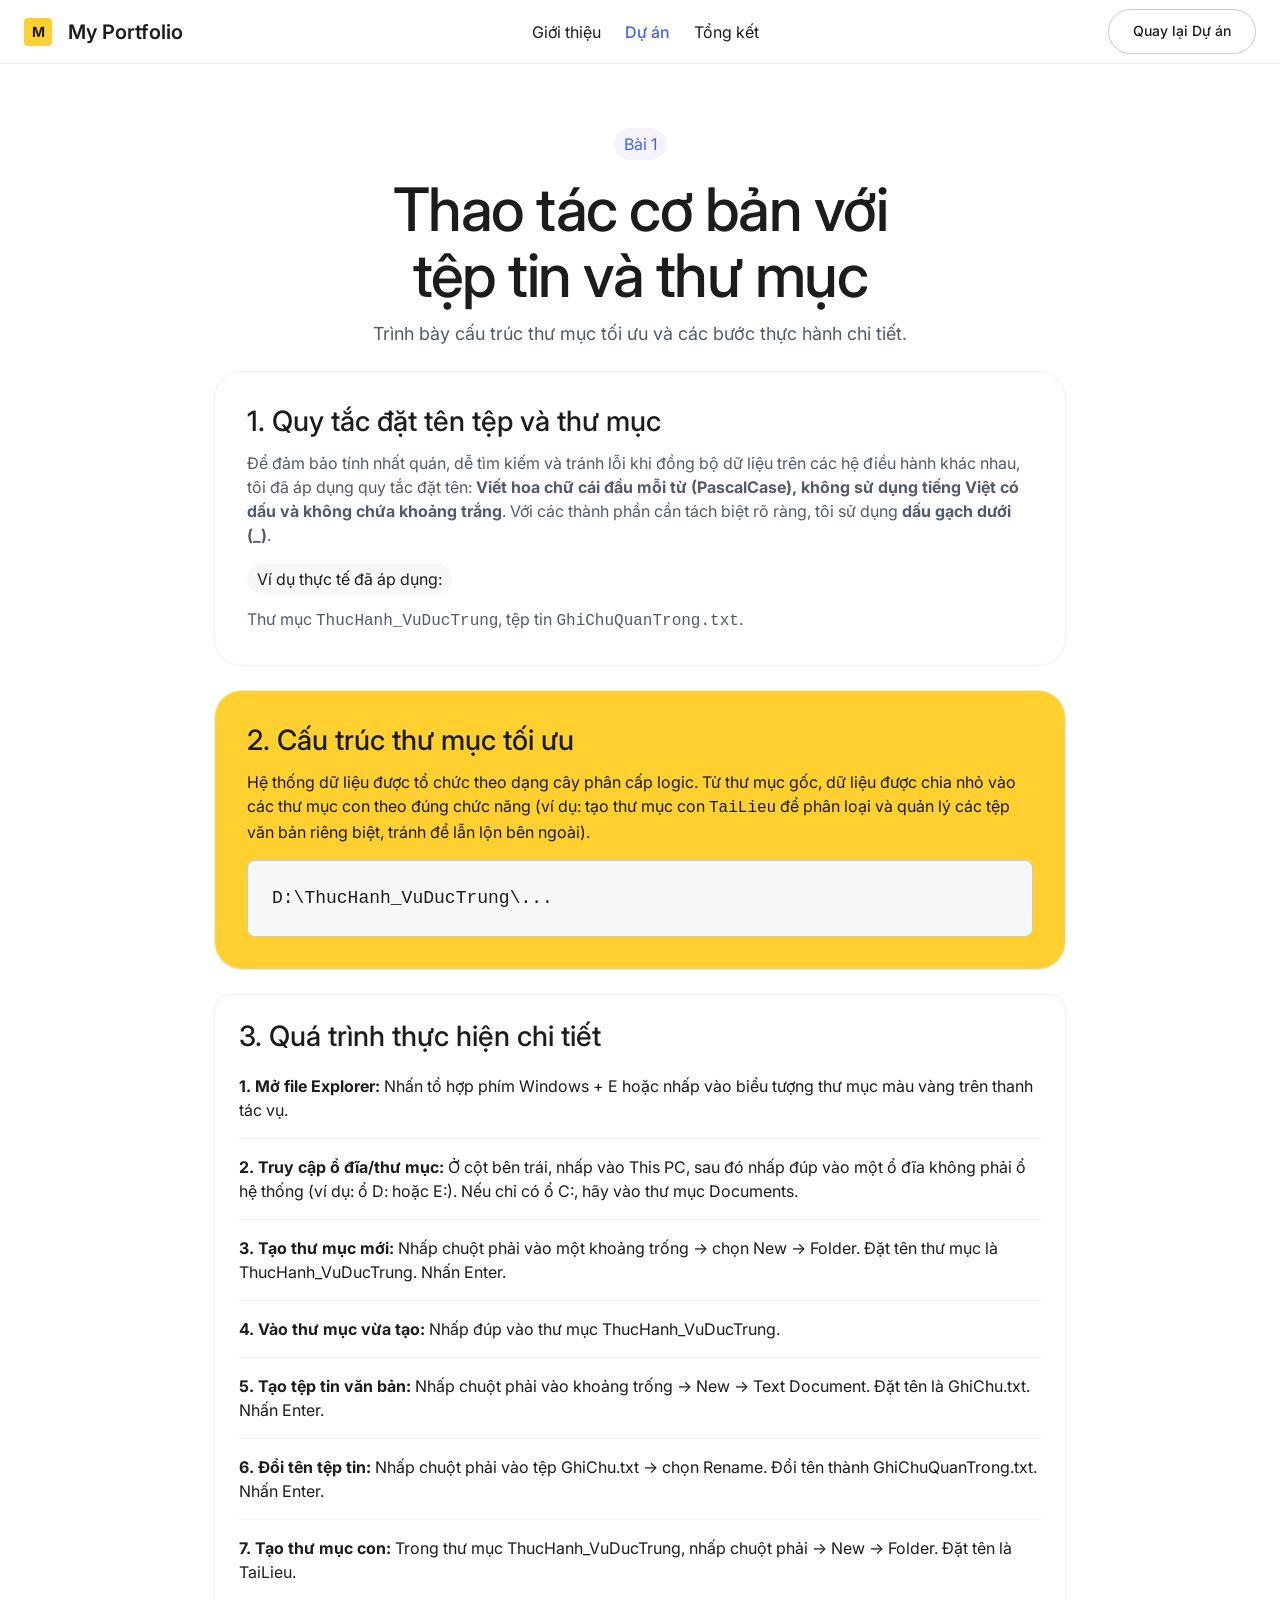
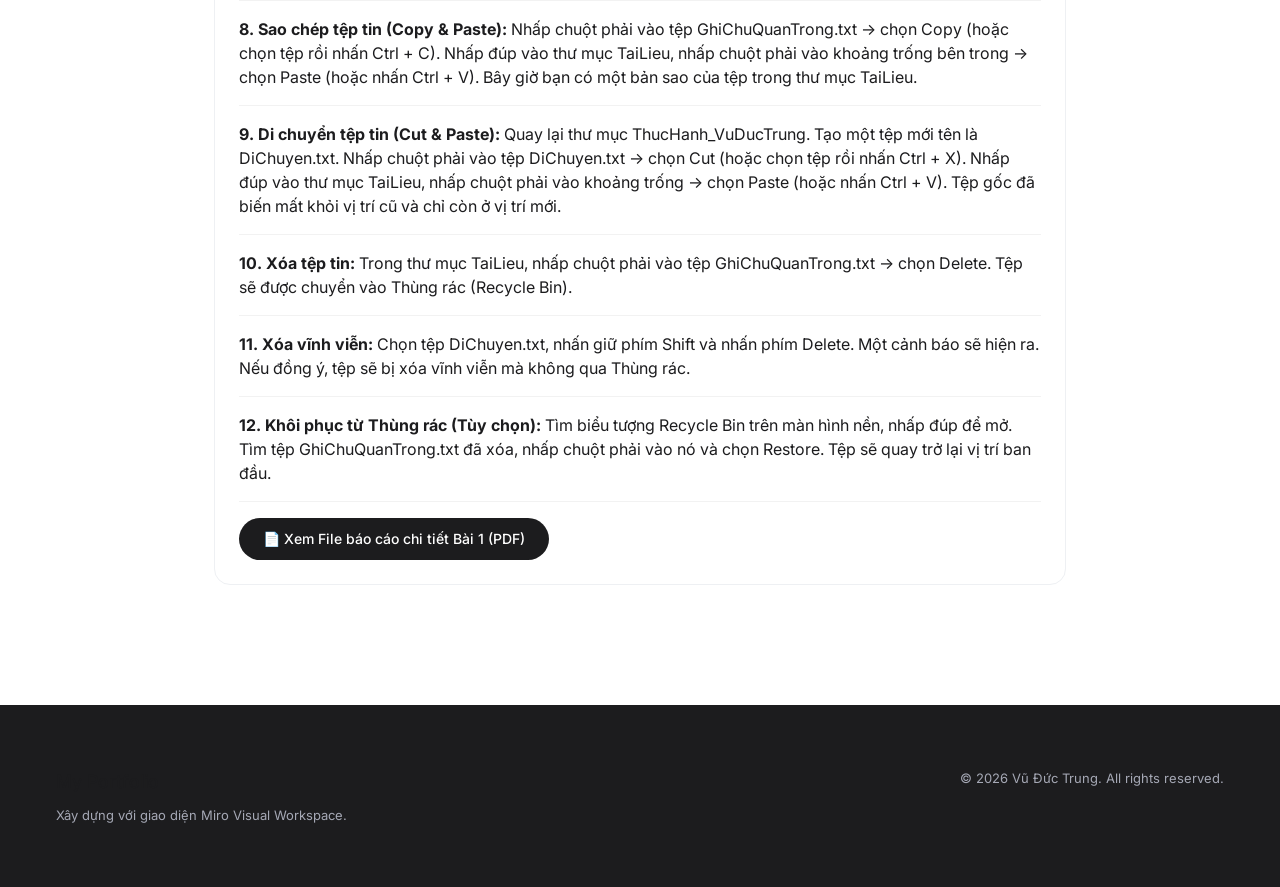
==== bai1.html @ fd620e88 "Update full website" ====
<!DOCTYPE html>
<html lang="vi">
<head>
    <meta charset="UTF-8">
    <meta name="viewport" content="width=device-width, initial-scale=1.0">
    <title>Digital Portfolio | Bài 1</title>
    <link rel="stylesheet" href="css/design-system.css">
    <link rel="stylesheet" href="css/style.css">
    <style>
        .step-item {
            margin-bottom: var(--space-md);
            padding-bottom: var(--space-md);
            border-bottom: 1px solid rgba(0,0,0,0.05);
        }
        .step-item:last-child {
            margin-bottom: 0;
            padding-bottom: 0;
            border-bottom: none;
        }
        .path-display {
            background-color: var(--color-surface);
            padding: var(--space-xl);
            border-radius: var(--rounded-md);
            border: 1px solid var(--color-hairline-strong);
            font-family: monospace;
            font-size: 18px;
            color: var(--color-ink);
        }
    </style>
</head>
<body>
    <nav class="top-nav">
        <div class="container">
            <div class="nav-brand-container">
                <div class="nav-brand-icon">M</div>
                <div class="nav-brand">My Portfolio</div>
            </div>
            <div class="nav-links">
                <a href="index.html">Giới thiệu</a>
                <a href="projects.html" class="active">Dự án</a>
                <a href="summary.html">Tổng kết</a>
            </div>
            <div>
                <a href="projects.html" class="button-secondary">Quay lại Dự án</a>
            </div>
        </div>
    </nav>

    <main>
        <section class="section">
            <div class="container text-center">
                <div class="badge-tag-purple mb-md">Bài 1</div>
                <h1 class="display-lg mb-sm">Thao tác cơ bản với<br>tệp tin và thư mục</h1>
                <p class="subtitle mb-xl">Trình bày cấu trúc thư mục tối ưu và các bước thực hành chi tiết.</p>
            </div>
            
            <div class="container" style="max-width: 900px;">
                
                <div class="card-feature mb-xl">
                    <h3 class="heading-3 mb-sm">1. Quy tắc đặt tên tệp và thư mục</h3>
                    <p class="body-md text-slate mb-md">
                        Để đảm bảo tính nhất quán, dễ tìm kiếm và tránh lỗi khi đồng bộ dữ liệu trên các hệ điều hành khác nhau, tôi đã áp dụng quy tắc đặt tên: <strong>Viết hoa chữ cái đầu mỗi từ (PascalCase), không sử dụng tiếng Việt có dấu và không chứa khoảng trắng</strong>. Với các thành phần cần tách biệt rõ ràng, tôi sử dụng <strong>dấu gạch dưới (_)</strong>.
                    </p>
                    <div class="badge-tag-yellow mb-sm" style="background-color: var(--color-surface); color: var(--color-ink);">Ví dụ thực tế đã áp dụng:</div>
                    <p class="body-md text-slate">Thư mục <code>ThucHanh_VuDucTrung</code>, tệp tin <code>GhiChuQuanTrong.txt</code>.</p>
                </div>

                <div class="card-feature card-feature-yellow mb-xl">
                    <h3 class="heading-3 mb-sm">2. Cấu trúc thư mục tối ưu</h3>
                    <p class="body-md mb-md">
                        Hệ thống dữ liệu được tổ chức theo dạng cây phân cấp logic. Từ thư mục gốc, dữ liệu được chia nhỏ vào các thư mục con theo đúng chức năng (ví dụ: tạo thư mục con <code>TaiLieu</code> để phân loại và quản lý các tệp văn bản riêng biệt, tránh để lẫn lộn bên ngoài).
                    </p>
                    <div class="path-display mt-md">
                        D:\ThucHanh_VuDucTrung\...
                    </div>
                </div>

                <div class="card-base mb-xl">
                    <h3 class="heading-3 mb-lg">3. Quá trình thực hiện chi tiết</h3>
                    
                    <div class="step-item">
                        <p class="body-md"><strong>1. Mở file Explorer:</strong> Nhấn tổ hợp phím Windows + E hoặc nhấp vào biểu tượng thư mục màu vàng trên thanh tác vụ.</p>
                    </div>
                    <div class="step-item">
                        <p class="body-md"><strong>2. Truy cập ổ đĩa/thư mục:</strong> Ở cột bên trái, nhấp vào This PC, sau đó nhấp đúp vào một ổ đĩa không phải ổ hệ thống (ví dụ: ổ D: hoặc E:). Nếu chỉ có ổ C:, hãy vào thư mục Documents.</p>
                    </div>
                    <div class="step-item">
                        <p class="body-md"><strong>3. Tạo thư mục mới:</strong> Nhấp chuột phải vào một khoảng trống -> chọn New -> Folder. Đặt tên thư mục là ThucHanh_VuDucTrung. Nhấn Enter.</p>
                    </div>
                    <div class="step-item">
                        <p class="body-md"><strong>4. Vào thư mục vừa tạo:</strong> Nhấp đúp vào thư mục ThucHanh_VuDucTrung.</p>
                    </div>
                    <div class="step-item">
                        <p class="body-md"><strong>5. Tạo tệp tin văn bản:</strong> Nhấp chuột phải vào khoảng trống -> New -> Text Document. Đặt tên là GhiChu.txt. Nhấn Enter.</p>
                    </div>
                    <div class="step-item">
                        <p class="body-md"><strong>6. Đổi tên tệp tin:</strong> Nhấp chuột phải vào tệp GhiChu.txt -> chọn Rename. Đổi tên thành GhiChuQuanTrong.txt. Nhấn Enter.</p>
                    </div>
                    <div class="step-item">
                        <p class="body-md"><strong>7. Tạo thư mục con:</strong> Trong thư mục ThucHanh_VuDucTrung, nhấp chuột phải -> New -> Folder. Đặt tên là TaiLieu.</p>
                    </div>
                    <div class="step-item">
                        <p class="body-md"><strong>8. Sao chép tệp tin (Copy & Paste):</strong> Nhấp chuột phải vào tệp GhiChuQuanTrong.txt -> chọn Copy (hoặc chọn tệp rồi nhấn Ctrl + C). Nhấp đúp vào thư mục TaiLieu, nhấp chuột phải vào khoảng trống bên trong -> chọn Paste (hoặc nhấn Ctrl + V). Bây giờ bạn có một bản sao của tệp trong thư mục TaiLieu.</p>
                    </div>
                    <div class="step-item">
                        <p class="body-md"><strong>9. Di chuyển tệp tin (Cut & Paste):</strong> Quay lại thư mục ThucHanh_VuDucTrung. Tạo một tệp mới tên là DiChuyen.txt. Nhấp chuột phải vào tệp DiChuyen.txt -> chọn Cut (hoặc chọn tệp rồi nhấn Ctrl + X). Nhấp đúp vào thư mục TaiLieu, nhấp chuột phải vào khoảng trống -> chọn Paste (hoặc nhấn Ctrl + V). Tệp gốc đã biến mất khỏi vị trí cũ và chỉ còn ở vị trí mới.</p>
                    </div>
                    <div class="step-item">
                        <p class="body-md"><strong>10. Xóa tệp tin:</strong> Trong thư mục TaiLieu, nhấp chuột phải vào tệp GhiChuQuanTrong.txt -> chọn Delete. Tệp sẽ được chuyển vào Thùng rác (Recycle Bin).</p>
                    </div>
                    <div class="step-item">
                        <p class="body-md"><strong>11. Xóa vĩnh viễn:</strong> Chọn tệp DiChuyen.txt, nhấn giữ phím Shift và nhấn phím Delete. Một cảnh báo sẽ hiện ra. Nếu đồng ý, tệp sẽ bị xóa vĩnh viễn mà không qua Thùng rác.</p>
                    </div>
                    <div class="step-item">
                        <p class="body-md"><strong>12. Khôi phục từ Thùng rác (Tùy chọn):</strong> Tìm biểu tượng Recycle Bin trên màn hình nền, nhấp đúp để mở. Tìm tệp GhiChuQuanTrong.txt đã xóa, nhấp chuột phải vào nó và chọn Restore. Tệp sẽ quay trở lại vị trí ban đầu.</p>
                    </div>

                    <div class="mt-lg">
                        <a href="assets/files/Bai_1.pdf" target="_blank" class="button-primary">
                            📄 Xem File báo cáo chi tiết Bài 1 (PDF)
                        </a>
                    </div>
                </div>

            </div>
        </section>
    </main>

    <footer class="footer-region mt-xxl">
        <div class="container">
            <div class="grid-2">
                <div>
                    <h4 class="heading-5 mb-sm">My Portfolio</h4>
                    <p class="caption">Xây dựng với giao diện Miro Visual Workspace.</p>
                </div>
                <div style="text-align:right;">
                    <p class="caption">&copy; 2026 Vũ Đức Trung. All rights reserved.</p>
                </div>
            </div>
        </div>
    </footer>

    <script src="js/main.js"></script>
</body>
</html>
---- css/design-system.css ----
:root {
  /* Colors - Brand & Accent */
  --color-primary: #1c1c1e;
  --color-on-primary: #ffffff;
  --color-brand-yellow: #ffd02f;
  --color-brand-yellow-deep: #fcb900;
  --color-yellow-light: #fff4c4;
  --color-yellow-dark: #746019;
  --color-brand-blue: #4262ff;
  --color-blue-450: #5b76fe;
  --color-blue-pressed: #2a41b6;
  --color-brand-coral: #ff9999;
  --color-coral-light: #ffc6c6;
  --color-coral-dark: #600000;
  --color-brand-rose: #ffd8f4;
  --color-rose-light: #fde0f0;
  --color-brand-pink: #fde0f0;
  --color-brand-teal: #0fbcb0;
  --color-teal-light: #c3faf5;
  --color-moss-dark: #187574;
  --color-brand-orange-light: #ffe6cd;
  
  /* Colors - Semantic */
  --color-brand-red: #fbd4d4;
  --color-brand-red-dark: #e3c5c5;
  --color-success-accent: #00b473;

  /* Colors - Surface */
  --color-canvas: #ffffff;
  --color-surface: #f7f8fa;
  --color-surface-soft: #fafbfc;
  --color-surface-yellow: #fff8e0;
  --color-surface-pricing-featured: #f5f3ff;
  --color-hairline: #e0e2e8;
  --color-hairline-soft: #eef0f3;
  --color-hairline-strong: #c7cad5;
  
  /* Colors - Text */
  --color-ink-deep: #050038;
  --color-ink: #1c1c1e;
  --color-charcoal: #2c2c34;
  --color-slate: #555a6a;
  --color-steel: #6b6f7e;
  --color-stone: #8e91a0;
  --color-muted: #a5a8b5;
  --color-on-dark: #ffffff;
  --color-on-dark-muted: #a5a8b5;
  --color-footer-bg: #1c1c1e;

  /* Typography */
  /* Fallback for Roobert PRO */
  --font-family-display: 'Inter', -apple-system, BlinkMacSystemFont, 'Segoe UI', Roboto, Helvetica, Arial, sans-serif;
  --font-family-body: 'Inter', -apple-system, BlinkMacSystemFont, 'Segoe UI', Roboto, Helvetica, Arial, sans-serif;
  
  /* Rounded */
  --rounded-xs: 4px;
  --rounded-sm: 6px;
  --rounded-md: 8px;
  --rounded-lg: 12px;
  --rounded-xl: 16px;
  --rounded-xxl: 20px;
  --rounded-xxxl: 28px;
  --rounded-feature: 32px;
  --rounded-full: 9999px;

  /* Spacing */
  --space-xxs: 4px;
  --space-xs: 8px;
  --space-sm: 12px;
  --space-md: 16px;
  --space-lg: 20px;
  --space-xl: 24px;
  --space-xxl: 32px;
  --space-xxxl: 40px;
  --space-section-sm: 48px;
  --space-section: 64px;
  --space-section-lg: 96px;
  --space-hero: 120px;
}
---- css/style.css ----
@import url('https://fonts.googleapis.com/css2?family=Inter:wght@400;500;600&display=swap');

/* Reset */
* { margin: 0; padding: 0; box-sizing: border-box; }

body {
    background-color: var(--color-canvas);
    color: var(--color-ink);
    font-family: var(--font-family-body);
    -webkit-font-smoothing: antialiased;
    line-height: 1.5;
}

a { color: var(--color-brand-blue); text-decoration: none; transition: opacity 0.2s; }
a:hover { opacity: 0.8; }
ul { list-style: none; }

/* Typography */
.hero-display { font-family: var(--font-family-display); font-size: 80px; font-weight: 500; line-height: 1.05; letter-spacing: -2px; color: var(--color-ink); }
.display-lg { font-family: var(--font-family-display); font-size: 60px; font-weight: 500; line-height: 1.10; letter-spacing: -1.5px; color: var(--color-ink); }
.heading-1 { font-family: var(--font-family-display); font-size: 48px; font-weight: 500; line-height: 1.15; letter-spacing: -1px; color: var(--color-ink); }
.heading-2 { font-family: var(--font-family-display); font-size: 36px; font-weight: 500; line-height: 1.20; letter-spacing: -0.5px; color: var(--color-ink); }
.heading-3 { font-family: var(--font-family-display); font-size: 28px; font-weight: 500; line-height: 1.25; color: var(--color-ink); }
.heading-4 { font-family: var(--font-family-display); font-size: 22px; font-weight: 500; line-height: 1.30; color: var(--color-ink); }
.heading-5 { font-family: var(--font-family-display); font-size: 18px; font-weight: 500; line-height: 1.40; color: var(--color-ink); }
.subtitle { font-family: var(--font-family-display); font-size: 18px; font-weight: 400; line-height: 1.50; color: var(--color-slate); }
.body-md { font-size: 16px; font-weight: 400; line-height: 1.50; }
.body-md-medium { font-size: 16px; font-weight: 500; line-height: 1.50; }
.body-sm { font-size: 14px; font-weight: 400; line-height: 1.50; }
.body-sm-medium { font-size: 14px; font-weight: 500; line-height: 1.50; }
.caption { font-size: 13px; font-weight: 400; line-height: 1.40; color: var(--color-stone); }
.caption-bold { font-size: 13px; font-weight: 600; line-height: 1.40; }

/* Layout & Spacing */
.container { max-width: 1280px; margin: 0 auto; padding: 0 var(--space-xl); }
.section { padding: var(--space-section) 0; }
.section-lg { padding: var(--space-section-lg) 0; }
.hero-band { padding: var(--space-hero) 0; text-align: center; }

/* Utilities */
.text-center { text-align: center; }
.mb-xs { margin-bottom: var(--space-xs); }
.mb-sm { margin-bottom: var(--space-sm); }
.mb-md { margin-bottom: var(--space-md); }
.mb-lg { margin-bottom: var(--space-lg); }
.mb-xl { margin-bottom: var(--space-xl); }
.mb-xxl { margin-bottom: var(--space-xxl); }
.mt-xl { margin-top: var(--space-xl); }
.mt-xxl { margin-top: var(--space-xxl); }
.text-slate { color: var(--color-slate); }

/* Buttons */
.button-primary {
    display: inline-flex; align-items: center; justify-content: center;
    background-color: var(--color-primary);
    color: var(--color-on-primary) !important;
    font-size: 14px; font-weight: 500; line-height: 1.30;
    border-radius: var(--rounded-full);
    padding: 12px 24px;
    border: none; cursor: pointer; transition: background-color 0.2s;
}
.button-primary:active { background-color: var(--color-charcoal); }

.button-yellow {
    display: inline-flex; align-items: center; justify-content: center;
    background-color: var(--color-brand-yellow);
    color: var(--color-primary) !important;
    font-size: 14px; font-weight: 500; line-height: 1.30;
    border-radius: var(--rounded-full);
    padding: 12px 24px;
    border: none; cursor: pointer; transition: background-color 0.2s;
}
.button-yellow:active { background-color: var(--color-brand-yellow-deep); }

.button-secondary {
    display: inline-flex; align-items: center; justify-content: center;
    background-color: transparent;
    color: var(--color-ink) !important;
    font-size: 14px; font-weight: 500; line-height: 1.30;
    border-radius: var(--rounded-full);
    padding: 12px 24px;
    border: 1px solid var(--color-hairline-strong);
    cursor: pointer; transition: background-color 0.2s;
}
.button-secondary:hover { background-color: var(--color-surface); }

/* Top Navigation */
.top-nav {
    background-color: var(--color-canvas);
    height: 64px; display: flex; align-items: center;
    position: sticky; top: 0; z-index: 100;
    border-bottom: 1px solid var(--color-hairline-soft);
}
.top-nav .container { width: 100%; display: flex; justify-content: space-between; align-items: center; }
.nav-brand-container { display: flex; align-items: center; gap: var(--space-md); }
.nav-brand { font-weight: 600; font-size: 20px; color: var(--color-ink) !important; }
.nav-brand-icon {
    background-color: var(--color-brand-yellow);
    width: 28px; height: 28px;
    border-radius: 4px;
    display: flex; align-items: center; justify-content: center;
    font-weight: 700; color: var(--color-primary); font-size: 14px;
}
.nav-links { display: flex; gap: var(--space-xl); }
.nav-links a { color: var(--color-ink); font-size: 16px; font-weight: 400; }
.nav-links a.active { font-weight: 500; color: var(--color-brand-blue); }

/* Cards & Containers */
.card-base {
    background-color: var(--color-canvas);
    border-radius: var(--rounded-xl);
    padding: var(--space-xl);
    border: 1px solid var(--color-hairline-soft);
}

.card-feature {
    background-color: var(--color-canvas);
    border-radius: var(--rounded-xxxl);
    padding: var(--space-xxl);
    border: 1px solid var(--color-hairline-soft);
}

.card-feature-yellow { background-color: var(--color-brand-yellow); color: var(--color-primary); }
.card-feature-coral { background-color: var(--color-coral-light); color: var(--color-primary); }
.card-feature-teal { background-color: var(--color-teal-light); color: var(--color-primary); }
.card-feature-rose { background-color: var(--color-rose-light); color: var(--color-primary); }
.card-feature-indigo { background-color: var(--color-surface-pricing-featured); color: var(--color-primary); }
.card-feature-peach { background-color: var(--color-brand-orange-light); color: var(--color-primary); }

.card-feature-yellow .heading-3, .card-feature-coral .heading-3, 
.card-feature-teal .heading-3, .card-feature-rose .heading-3,
.card-feature-indigo .heading-3, .card-feature-peach .heading-3 {
    color: var(--color-primary);
}

.whiteboard-mockup {
    background-color: var(--color-canvas);
    border-radius: var(--rounded-xl);
    border: 1px solid var(--color-hairline-soft);
    box-shadow: rgba(5, 0, 56, 0.08) 0px 12px 32px -4px;
    overflow: hidden;
    margin-top: var(--space-xxl);
}
.mockup-inner { padding: var(--space-xxl); min-height: 300px; display: flex; align-items: center; justify-content: center; background-color: var(--color-surface); }

/* Badges */
.badge-tag-yellow { background-color: var(--color-surface-yellow); color: var(--color-yellow-dark); padding: 4px 10px; border-radius: var(--rounded-full); display: inline-block; }
.badge-tag-purple { background-color: var(--color-surface-pricing-featured); color: var(--color-brand-blue); padding: 4px 10px; border-radius: var(--rounded-full); display: inline-block; }
.badge-tag-coral { background-color: var(--color-coral-light); color: var(--color-coral-dark); padding: 4px 10px; border-radius: var(--rounded-full); display: inline-block; }

/* Grid */
.grid-2 { display: grid; grid-template-columns: 1fr 1fr; gap: var(--space-xl); }
.grid-3 { display: grid; grid-template-columns: repeat(3, 1fr); gap: var(--space-xl); }

/* Footer */
.footer-region {
    background-color: var(--color-footer-bg);
    color: var(--color-on-dark);
    padding: var(--space-section) var(--space-xxl);
}
.footer-region p { color: var(--color-on-dark-muted); }

/* Tables & Badges for Bai 2 */
.code-list { margin-left: var(--space-md); }
.code-list li { margin-bottom: var(--space-xs); font-family: monospace; }
.code-list code {
    background-color: var(--color-surface);
    color: var(--color-brand-blue);
    padding: 2px 6px;
    border-radius: var(--rounded-xs);
    font-size: 14px;
}

.table-responsive { overflow-x: auto; margin: var(--space-xl) 0; border-radius: var(--rounded-md); border: 1px solid var(--color-hairline-strong); }
.comparison-table { width: 100%; border-collapse: collapse; background-color: var(--color-canvas); font-size: 14px; }
.comparison-table th, .comparison-table td { border-bottom: 1px solid var(--color-hairline-soft); padding: var(--space-md) var(--space-lg); text-align: left; }
.comparison-table th { background-color: var(--color-surface); color: var(--color-charcoal); font-weight: 500; }
.comparison-table tr:last-child td { border-bottom: none; }
.comparison-table tr:hover { background-color: var(--color-surface-soft); }

.badge-success { background-color: var(--color-success-accent); color: var(--color-on-primary); padding: 4px 10px; border-radius: var(--rounded-full); font-size: 12px; font-weight: 600; display: inline-block; }
.badge-med { background-color: var(--color-brand-yellow); color: var(--color-primary); padding: 4px 10px; border-radius: var(--rounded-full); font-size: 12px; font-weight: 600; display: inline-block; }

/* Bai 3 Styles */
.prompt-comparison { display: flex; gap: var(--space-xl); margin-top: var(--space-lg); }
.prompt-column { flex: 1; display: flex; flex-direction: column; }
.prompt-box { background-color: var(--color-surface); padding: var(--space-lg); border-radius: var(--rounded-md); border: 1px solid var(--color-hairline-strong); margin-bottom: var(--space-md); font-size: 15px; }
.output-box { background-color: var(--color-canvas); padding: var(--space-lg); border-radius: var(--rounded-md); border: 1px solid var(--color-hairline-soft); box-shadow: rgba(5, 0, 56, 0.04) 0px 4px 12px 0px; font-size: 15px; flex: 1; }

.rules-grid { display: grid; grid-template-columns: repeat(5, 1fr); gap: var(--space-md); margin-top: var(--space-lg); }
.rule-card { background-color: var(--color-canvas); border: 1px solid var(--color-hairline-soft); border-radius: var(--rounded-xl); padding: var(--space-lg); text-align: center; transition: all 0.2s ease; }
.rule-card:hover { border-color: var(--color-brand-blue); box-shadow: rgba(5, 0, 56, 0.08) 0px 12px 32px -4px; transform: translateY(-4px); }
.rule-icon { font-size: 32px; margin-bottom: var(--space-sm); }
.rule-card h4 { color: var(--color-brand-blue); font-size: 16px; font-weight: 600; margin-bottom: var(--space-xs); }
.rule-card p { font-size: 13px; color: var(--color-slate); line-height: 1.4; }

/* Bai 4 Styles */
.tools-grid { display: grid; grid-template-columns: repeat(2, 1fr); gap: var(--space-lg); margin-top: var(--space-md); margin-bottom: var(--space-xxl); }
.tool-card { background-color: var(--color-canvas); border: 1px solid var(--color-hairline-soft); border-radius: var(--rounded-xl); overflow: hidden; transition: transform 0.2s ease; box-shadow: rgba(5, 0, 56, 0.04) 0px 4px 12px 0px; }
.tool-card:hover { transform: translateY(-4px); }
.tool-header { padding: var(--space-md) var(--space-lg); color: var(--color-on-primary); font-weight: 600; font-size: 16px; }
.tool-card.trello .tool-header { background-color: #0079bf; }
.tool-card.drive .tool-header { background-color: #1aa260; }
.tool-card.docs .tool-header { background-color: #4285f4; }
.tool-card.chat .tool-header { background-color: #8e44ad; }
.tool-card ul { padding: var(--space-lg) var(--space-lg) var(--space-lg) var(--space-xxl); font-size: 14px; color: var(--color-ink); }
.tool-card li { margin-bottom: var(--space-xs); line-height: 1.5; }
.tool-card code { background-color: var(--color-surface); color: var(--color-brand-blue); padding: 2px 6px; border-radius: var(--rounded-xs); }

.problem-solving { display: flex; flex-direction: column; gap: var(--space-sm); margin: var(--space-lg) 0; }
.solve-box { background-color: var(--color-surface-yellow); border-left: 4px solid var(--color-brand-yellow-deep); padding: var(--space-md) var(--space-lg); border-radius: var(--rounded-md); font-size: 15px; line-height: 1.5; color: var(--color-ink); }
.solve-box strong { color: var(--color-charcoal); }
.solution { display: block; margin-top: var(--space-xs); color: var(--color-success-accent); font-weight: 500; }
.solution strong { color: var(--color-success-accent); }

/* Bai 5 Styles */
.ethics-box { background-color: var(--color-surface-pricing-featured); border-left: 4px solid var(--color-brand-blue); padding: var(--space-md) var(--space-lg); border-radius: var(--rounded-md); margin: var(--space-lg) 0; }
.ethics-list { padding: 0; margin-top: var(--space-sm); }
.ethics-list li { background-color: var(--color-canvas); margin-bottom: var(--space-xs); padding: var(--space-md); border-radius: var(--rounded-md); box-shadow: rgba(5, 0, 56, 0.04) 0px 2px 8px 0px; font-size: 14px; }

.blog-mockup { border: 1px solid var(--color-hairline-strong); border-radius: var(--rounded-xl); overflow: hidden; margin: var(--space-xl) 0; background-color: var(--color-canvas); box-shadow: rgba(5, 0, 56, 0.08) 0px 12px 32px -4px; text-align: left; }
.blog-cover-simulated { height: 240px; background: linear-gradient(135deg, #050038, #1c1c1e, #4262ff); position: relative; display: flex; align-items: center; justify-content: center; overflow: hidden; }
.blog-cover-simulated::before { content: ""; position: absolute; top: 0; left: 0; right: 0; bottom: 0; background-image: linear-gradient(rgba(0, 255, 255, 0.1) 1px, transparent 1px), linear-gradient(90deg, rgba(0, 255, 255, 0.1) 1px, transparent 1px); background-size: 20px 20px; }
.cyberpunk-text { color: #0ff; font-family: 'Courier New', Courier, monospace; font-size: 24px; font-weight: bold; letter-spacing: 5px; text-shadow: 0 0 10px #0ff, 0 0 20px #0ff; z-index: 1; text-align: center; }

.blog-content-simulated { padding: var(--space-xxl); }
.blog-tags span { display: inline-block; background-color: var(--color-surface); color: var(--color-brand-blue); padding: 4px 12px; border-radius: var(--rounded-full); font-size: 13px; font-weight: 600; margin-right: var(--space-xs); border: 1px solid var(--color-hairline-soft); }
.blog-title { margin: var(--space-md) 0 var(--space-xs) 0; font-size: 24px; color: var(--color-ink); font-weight: 600; line-height: 1.3; }
.blog-meta { font-size: 13px; color: var(--color-slate); margin-bottom: var(--space-lg); }
.blog-disclaimer { background-color: var(--color-surface-yellow); color: var(--color-yellow-dark); padding: var(--space-md); border-radius: var(--rounded-md); font-size: 14px; margin-bottom: var(--space-lg); border: 1px solid var(--color-brand-yellow); }
.blog-excerpt { color: var(--color-charcoal); line-height: 1.6; font-size: 15px; margin-bottom: var(--space-md); }
.btn-read-more { display: inline-block; color: var(--color-brand-blue); font-weight: 600; cursor: pointer; transition: opacity 0.2s; }
.btn-read-more:hover { opacity: 0.8; text-decoration: underline; }

/* Bai 6 Styles (CSS Infographic) */
.css-infographic { background: linear-gradient(145deg, #1c1c1e 0%, #2c2c34 100%); border-radius: var(--rounded-xl); padding: var(--space-xxl); color: var(--color-on-dark); margin: var(--space-xxl) 0; box-shadow: rgba(5, 0, 56, 0.15) 0px 12px 32px -4px; }
.info-header { text-align: center; margin-bottom: var(--space-xxl); border-bottom: 1px dashed rgba(255,255,255,0.2); padding-bottom: var(--space-xl); }
.info-header h3 { color: var(--color-brand-yellow); font-size: 28px; margin: 0 0 var(--space-xs) 0; text-transform: uppercase; letter-spacing: 2px; }
.info-header p { margin: 0; font-size: 16px; font-weight: 400; letter-spacing: 1px; color: var(--color-on-dark-muted); }
.info-grid { display: grid; grid-template-columns: repeat(auto-fit, minmax(280px, 1fr)); gap: var(--space-xl); }
.info-card { background: rgba(255, 255, 255, 0.05); backdrop-filter: blur(8px); border: 1px solid rgba(255, 255, 255, 0.1); border-radius: var(--rounded-lg); padding: var(--space-lg) var(--space-lg) var(--space-lg) 70px; position: relative; transition: transform 0.3s, background 0.3s; }
.info-card:hover { transform: translateY(-5px); background: rgba(255, 255, 255, 0.1); }
.info-num { position: absolute; top: -10px; left: 10px; font-size: 60px; font-weight: 900; color: rgba(255, 255, 255, 0.05); font-family: var(--font-family-display); z-index: 0; line-height: 1; }
.info-icon { font-size: 28px; position: absolute; top: 25px; left: 20px; z-index: 1; }
.info-card h4 { margin: 0 0 var(--space-xs) 0; font-size: 16px; color: var(--color-on-dark); z-index: 1; position: relative; }
.info-card p { margin: 0; font-size: 14px; line-height: 1.5; color: var(--color-on-dark-muted); z-index: 1; position: relative; }

/* Infinite Auto Slider */
.mockup-link { display: block; text-decoration: none; outline: none; margin-top: var(--space-xxl); }
.auto-slider-container { margin-top: 0; padding: var(--space-xl) 0; overflow: hidden; position: relative; cursor: pointer; transition: transform 0.4s ease, box-shadow 0.4s ease; box-shadow: rgba(5, 0, 56, 0.08) 0px 12px 32px -4px; background-color: var(--color-canvas); border-radius: var(--rounded-xl); border: 1px solid var(--color-hairline-soft); }
.mockup-link:hover .auto-slider-container { transform: translateY(-12px); box-shadow: rgba(5, 0, 56, 0.2) 0px 30px 60px -12px; border-color: var(--color-brand-blue); }
.auto-slider-track { display: flex; gap: var(--space-lg); width: max-content; animation: infinite-slide 30s linear infinite; padding: 0 var(--space-lg); }
.auto-slider-container:hover .auto-slider-track { animation-play-state: paused; }
.slide-item { width: 300px; height: 180px; border-radius: var(--rounded-xl); display: flex; align-items: center; justify-content: center; font-size: 18px; font-weight: 600; padding: var(--space-lg); text-align: center; border: 1px solid rgba(0,0,0,0.05); }

@keyframes infinite-slide {
    0% { transform: translateX(0); }
    100% { transform: translateX(calc(-50% - (var(--space-lg) / 2))); }
}

/* Responsive */
@media (max-width: 1024px) {
    .grid-3 { grid-template-columns: 1fr 1fr; }
    .hero-display { font-size: 60px; }
    .rules-grid { grid-template-columns: repeat(3, 1fr); }
}
@media (max-width: 768px) {
    .grid-2, .grid-3 { grid-template-columns: 1fr; }
    .hero-display { font-size: 48px; }
    .nav-links { display: none; }
    .prompt-comparison { flex-direction: column; gap: var(--space-lg); }
    .rules-grid { grid-template-columns: repeat(2, 1fr); }
}
@media (max-width: 480px) {
    .rules-grid { grid-template-columns: 1fr; }
}
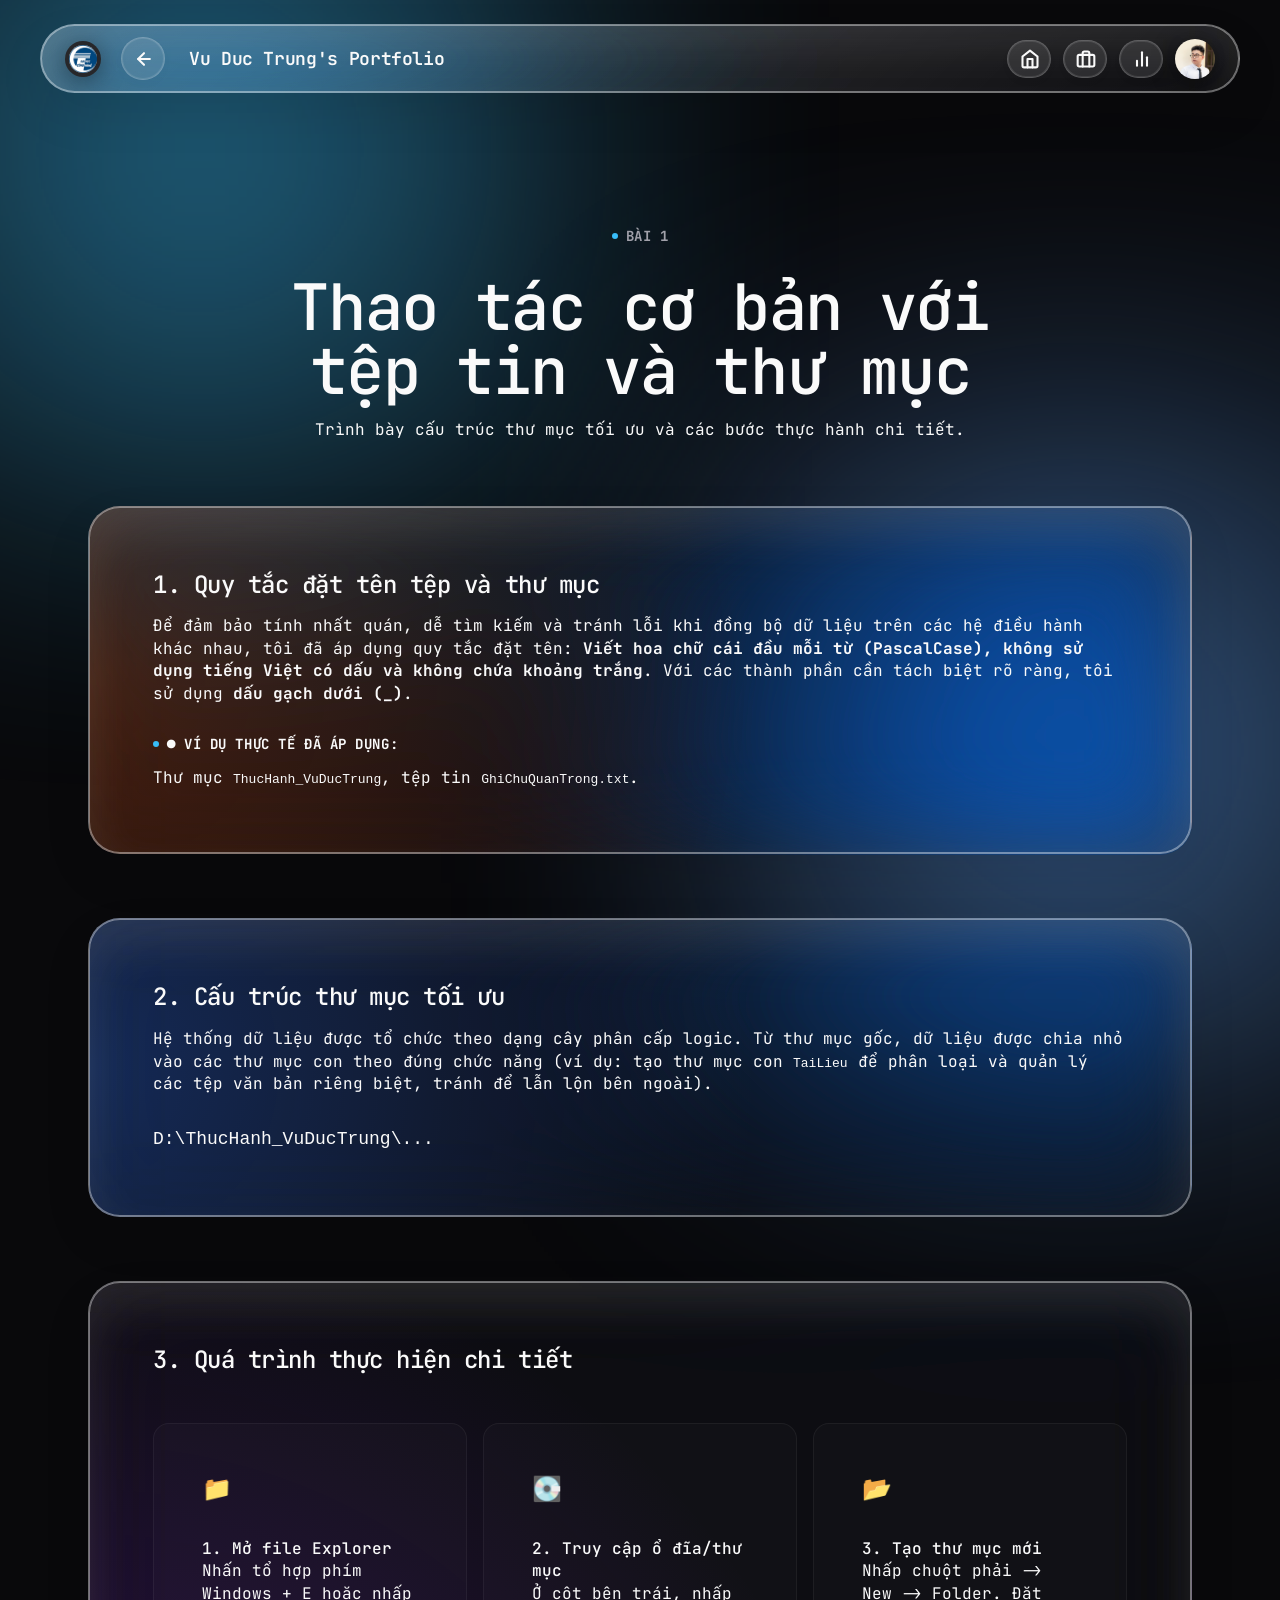
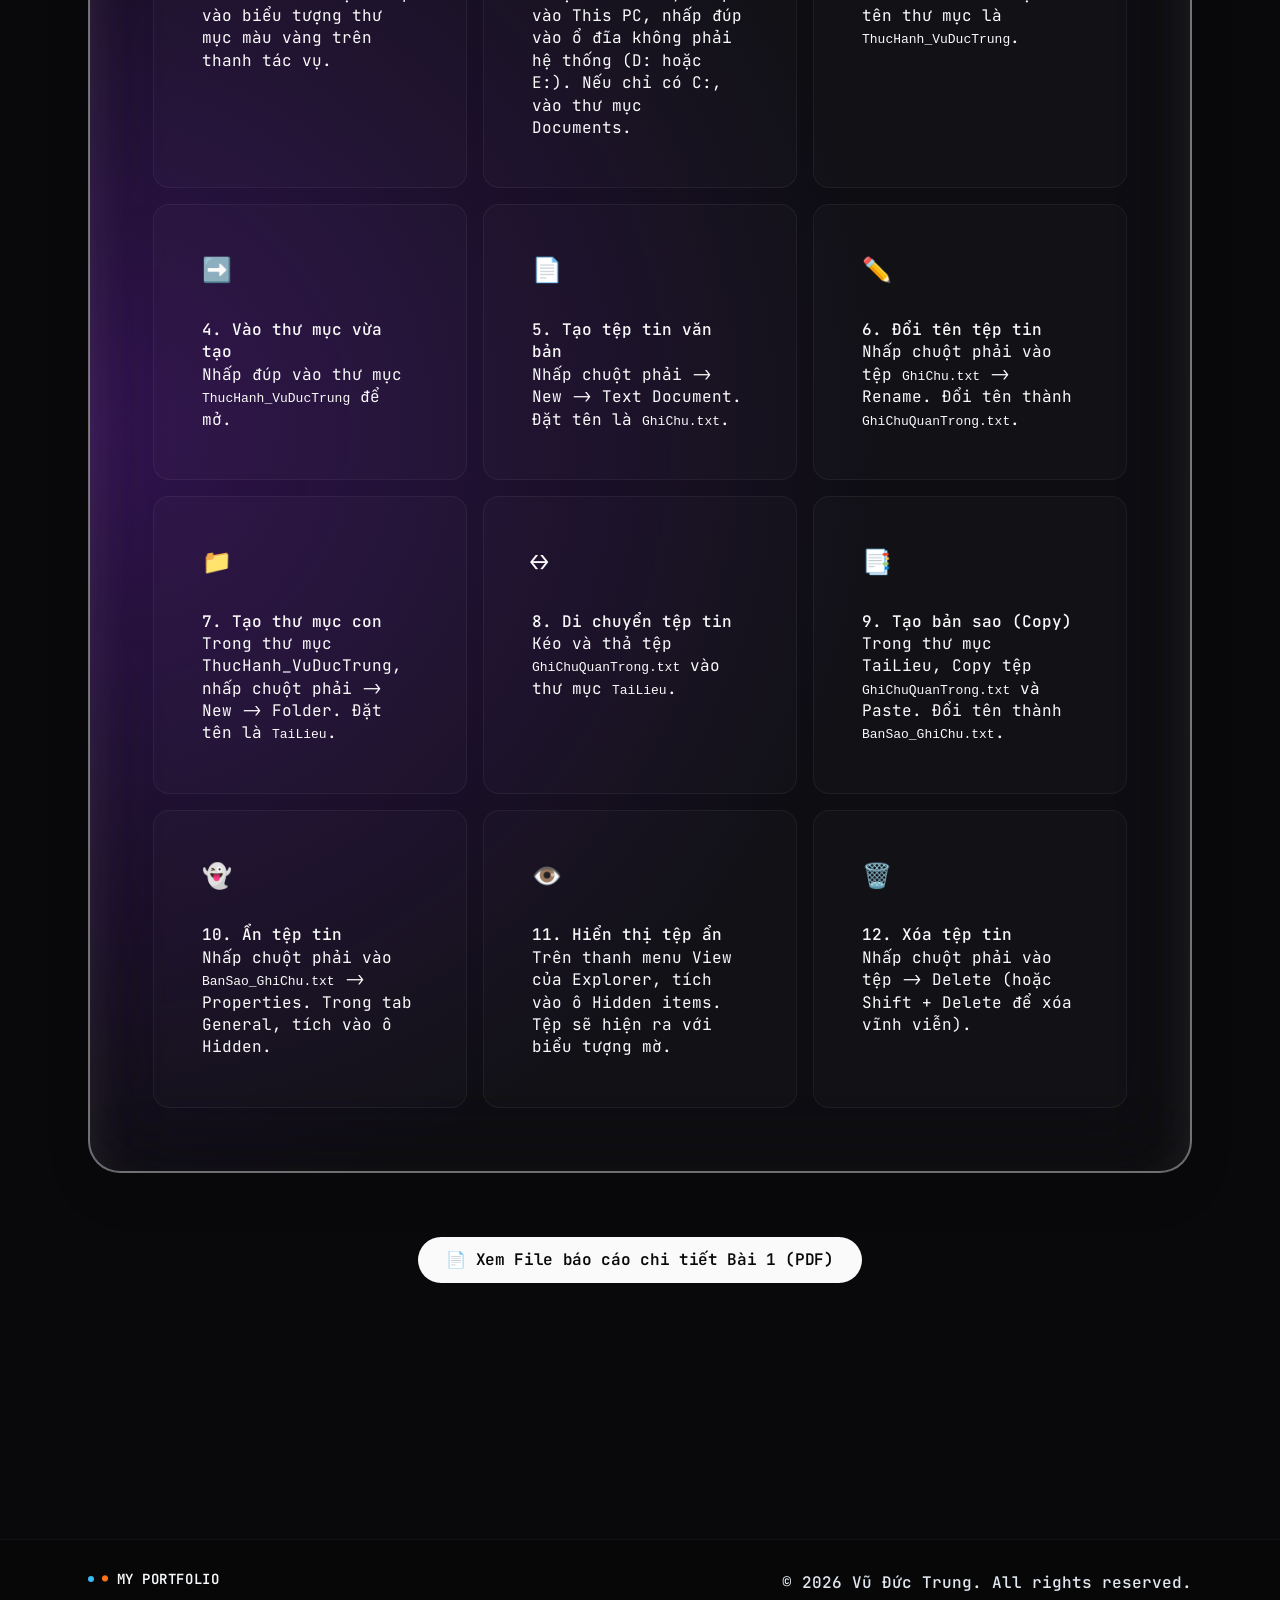
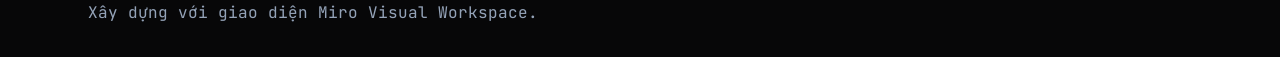
==== commit de669b43: "Reupdate web v2" ====
--- a/bai1.html
+++ b/bai1.html
@@ -10,7 +10,7 @@
         .step-item {
             margin-bottom: var(--space-md);
             padding-bottom: var(--space-md);
-            border-bottom: 1px solid rgba(0,0,0,0.05);
+            border-bottom: 1px solid rgba(255,255,255,0.1);
         }
         .step-item:last-child {
             margin-bottom: 0;
@@ -29,44 +29,61 @@
     </style>
 </head>
 <body>
-    <nav class="top-nav">
-        <div class="container">
-            <div class="nav-brand-container">
-                <div class="nav-brand-icon">M</div>
-                <div class="nav-brand">My Portfolio</div>
-            </div>
-            <div class="nav-links">
-                <a href="index.html">Giới thiệu</a>
-                <a href="projects.html" class="active">Dự án</a>
-                <a href="summary.html">Tổng kết</a>
-            </div>
-            <div>
-                <a href="projects.html" class="button-secondary">Quay lại Dự án</a>
-            </div>
+        <nav class="floating-nav">
+        <div class="nav-brand">
+            <img src="assets/images/school-logo.png" alt="Logo Trường" class="school-logo">
+            <a href="projects.html" class="glass-nav-item" style="margin-left: 4px;">
+                <span class="icon">
+                    <svg width="20" height="20" viewBox="0 0 24 24" fill="none" stroke="currentColor" stroke-width="2.5" stroke-linecap="round" stroke-linejoin="round"><path d="m12 19-7-7 7-7"/><path d="M19 12H5"/></svg>
+                </span>
+                <span class="text">Quay lại</span>
+            </a>
+            <span style="margin-left: 8px;">Vu Duc Trung's Portfolio</span>
+        </div>
+        <div class="nav-links">
+            <a href="index.html" class="glass-nav-item">
+                <span class="icon">
+                    <svg width="20" height="20" viewBox="0 0 24 24" fill="none" stroke="currentColor" stroke-width="2.5" stroke-linecap="round" stroke-linejoin="round"><path d="m3 9 9-7 9 7v11a2 2 0 0 1-2 2H5a2 2 0 0 1-2-2z"></path><polyline points="9 22 9 12 15 12 15 22"></polyline></svg>
+                </span>
+                <span class="text">Giới thiệu</span>
+            </a>
+            <a href="projects.html" class="glass-nav-item">
+                <span class="icon">
+                    <svg width="20" height="20" viewBox="0 0 24 24" fill="none" stroke="currentColor" stroke-width="2.5" stroke-linecap="round" stroke-linejoin="round"><rect width="20" height="14" x="2" y="7" rx="2" ry="2"></rect><path d="M16 21V5a2 2 0 0 0-2-2h-4a2 2 0 0 0-2 2v16"></path></svg>
+                </span>
+                <span class="text">Dự án</span>
+            </a>
+            <a href="summary.html" class="glass-nav-item">
+                <span class="icon">
+                    <svg width="20" height="20" viewBox="0 0 24 24" fill="none" stroke="currentColor" stroke-width="2.5" stroke-linecap="round" stroke-linejoin="round"><line x1="18" x2="18" y1="20" y2="10"></line><line x1="12" x2="12" y1="20" y2="4"></line><line x1="6" x2="6" y1="20" y2="14"></line></svg>
+                </span>
+                <span class="text">Tổng kết</span>
+            </a>
+            <img src="assets/images/avatar.png" alt="Profile Icon" class="nav-profile-icon">
         </div>
     </nav>
 
     <main>
-        <section class="section">
+        <section class="section" style="padding-top: 160px;">
             <div class="container text-center">
-                <div class="badge-tag-purple mb-md">Bài 1</div>
-                <h1 class="display-lg mb-sm">Thao tác cơ bản với<br>tệp tin và thư mục</h1>
+                <div class="eyebrow mb-md">Bài 1</div>
+                <h1 class="h1-hero mb-sm">Thao tác cơ bản với<br>tệp tin và thư mục</h1>
                 <p class="subtitle mb-xl">Trình bày cấu trúc thư mục tối ưu và các bước thực hành chi tiết.</p>
             </div>
             
-            <div class="container" style="max-width: 900px;">
+            <div class="container">
                 
-                <div class="card-feature mb-xl">
-                    <h3 class="heading-3 mb-sm">1. Quy tắc đặt tên tệp và thư mục</h3>
-                    <p class="body-md text-slate mb-md">
+                <div class="mc-card mb-xl" style="background: radial-gradient(circle at 0% 50%, rgba(210, 80, 20, 0.3) 0%, rgba(255, 255, 255, 0.02) 60%);">
+                    <h3 class="h3-card mb-sm">1. Quy tắc đặt tên tệp và thư mục</h3>
+                    <p class="body-md  mb-md">
                         Để đảm bảo tính nhất quán, dễ tìm kiếm và tránh lỗi khi đồng bộ dữ liệu trên các hệ điều hành khác nhau, tôi đã áp dụng quy tắc đặt tên: <strong>Viết hoa chữ cái đầu mỗi từ (PascalCase), không sử dụng tiếng Việt có dấu và không chứa khoảng trắng</strong>. Với các thành phần cần tách biệt rõ ràng, tôi sử dụng <strong>dấu gạch dưới (_)</strong>.
                     </p>
-                    <div class="badge-tag-yellow mb-sm" style="background-color: var(--color-surface); color: var(--color-ink);">Ví dụ thực tế đã áp dụng:</div>
-                    <p class="body-md text-slate">Thư mục <code>ThucHanh_VuDucTrung</code>, tệp tin <code>GhiChuQuanTrong.txt</code>.</p>
+                    <div class="eyebrow mb-sm" style="color: var(--color-light-orange);">● VÍ DỤ THỰC TẾ ĐÃ ÁP DỤNG:</div>
+                    <p class="body-md ">Thư mục <code>ThucHanh_VuDucTrung</code>, tệp tin <code>GhiChuQuanTrong.txt</code>.</p>
                 </div>
 
-                <div class="card-feature card-feature-yellow mb-xl">
-                    <h3 class="heading-3 mb-sm">2. Cấu trúc thư mục tối ưu</h3>
+                <div class="mc-card mb-xl" style="background: radial-gradient(circle at 0% 50%, rgba(50, 120, 255, 0.3) 0%, rgba(255, 255, 255, 0.02) 60%);">
+                    <h3 class="h3-card mb-sm">2. Cấu trúc thư mục tối ưu</h3>
                     <p class="body-md mb-md">
                         Hệ thống dữ liệu được tổ chức theo dạng cây phân cấp logic. Từ thư mục gốc, dữ liệu được chia nhỏ vào các thư mục con theo đúng chức năng (ví dụ: tạo thư mục con <code>TaiLieu</code> để phân loại và quản lý các tệp văn bản riêng biệt, tránh để lẫn lộn bên ngoài).
                     </p>
@@ -75,66 +92,91 @@
                     </div>
                 </div>
 
-                <div class="card-base mb-xl">
-                    <h3 class="heading-3 mb-lg">3. Quá trình thực hiện chi tiết</h3>
-                    
-                    <div class="step-item">
-                        <p class="body-md"><strong>1. Mở file Explorer:</strong> Nhấn tổ hợp phím Windows + E hoặc nhấp vào biểu tượng thư mục màu vàng trên thanh tác vụ.</p>
+                <div class="mc-card mb-xl" style="background: radial-gradient(circle at 0% 50%, rgba(138, 43, 226, 0.3) 0%, rgba(255, 255, 255, 0.02) 60%);">
+                    <h3 class="h3-card mb-lg">3. Quá trình thực hiện chi tiết</h3>
+                    <div class="rules-grid" style="display: grid; grid-template-columns: repeat(auto-fit, minmax(300px, 1fr)); gap: 16px;">
+                        <div class="rule-card">
+                            <div class="rule-icon">📁</div>
+                            <h4>1. Mở file Explorer</h4>
+                            <p class="mt-xs">Nhấn tổ hợp phím Windows + E hoặc nhấp vào biểu tượng thư mục màu vàng trên thanh tác vụ.</p>
+                        </div>
+                        <div class="rule-card">
+                            <div class="rule-icon">💽</div>
+                            <h4>2. Truy cập ổ đĩa/thư mục</h4>
+                            <p class="mt-xs">Ở cột bên trái, nhấp vào This PC, nhấp đúp vào ổ đĩa không phải hệ thống (D: hoặc E:). Nếu chỉ có C:, vào thư mục Documents.</p>
+                        </div>
+                        <div class="rule-card">
+                            <div class="rule-icon">📂</div>
+                            <h4>3. Tạo thư mục mới</h4>
+                            <p class="mt-xs">Nhấp chuột phải -> New -> Folder. Đặt tên thư mục là <code>ThucHanh_VuDucTrung</code>.</p>
+                        </div>
+                        <div class="rule-card">
+                            <div class="rule-icon">➡️</div>
+                            <h4>4. Vào thư mục vừa tạo</h4>
+                            <p class="mt-xs">Nhấp đúp vào thư mục <code>ThucHanh_VuDucTrung</code> để mở.</p>
+                        </div>
+                        <div class="rule-card">
+                            <div class="rule-icon">📄</div>
+                            <h4>5. Tạo tệp tin văn bản</h4>
+                            <p class="mt-xs">Nhấp chuột phải -> New -> Text Document. Đặt tên là <code>GhiChu.txt</code>.</p>
+                        </div>
+                        <div class="rule-card">
+                            <div class="rule-icon">✏️</div>
+                            <h4>6. Đổi tên tệp tin</h4>
+                            <p class="mt-xs">Nhấp chuột phải vào tệp <code>GhiChu.txt</code> -> Rename. Đổi tên thành <code>GhiChuQuanTrong.txt</code>.</p>
+                        </div>
+                        <div class="rule-card">
+                            <div class="rule-icon">📁</div>
+                            <h4>7. Tạo thư mục con</h4>
+                            <p class="mt-xs">Trong thư mục ThucHanh_VuDucTrung, nhấp chuột phải -> New -> Folder. Đặt tên là <code>TaiLieu</code>.</p>
+                        </div>
+                        <div class="rule-card">
+                            <div class="rule-icon">↔️</div>
+                            <h4>8. Di chuyển tệp tin</h4>
+                            <p class="mt-xs">Kéo và thả tệp <code>GhiChuQuanTrong.txt</code> vào thư mục <code>TaiLieu</code>.</p>
+                        </div>
+                        <div class="rule-card">
+                            <div class="rule-icon">📑</div>
+                            <h4>9. Tạo bản sao (Copy)</h4>
+                            <p class="mt-xs">Trong thư mục TaiLieu, Copy tệp <code>GhiChuQuanTrong.txt</code> và Paste. Đổi tên thành <code>BanSao_GhiChu.txt</code>.</p>
+                        </div>
+                        <div class="rule-card">
+                            <div class="rule-icon">👻</div>
+                            <h4>10. Ẩn tệp tin</h4>
+                            <p class="mt-xs">Nhấp chuột phải vào <code>BanSao_GhiChu.txt</code> -> Properties. Trong tab General, tích vào ô Hidden.</p>
+                        </div>
+                        <div class="rule-card">
+                            <div class="rule-icon">👁️</div>
+                            <h4>11. Hiển thị tệp ẩn</h4>
+                            <p class="mt-xs">Trên thanh menu View của Explorer, tích vào ô Hidden items. Tệp sẽ hiện ra với biểu tượng mờ.</p>
+                        </div>
+                        <div class="rule-card">
+                            <div class="rule-icon">🗑️</div>
+                            <h4>12. Xóa tệp tin</h4>
+                            <p class="mt-xs">Nhấp chuột phải vào tệp -> Delete (hoặc Shift + Delete để xóa vĩnh viễn).</p>
+                        </div>
                     </div>
-                    <div class="step-item">
-                        <p class="body-md"><strong>2. Truy cập ổ đĩa/thư mục:</strong> Ở cột bên trái, nhấp vào This PC, sau đó nhấp đúp vào một ổ đĩa không phải ổ hệ thống (ví dụ: ổ D: hoặc E:). Nếu chỉ có ổ C:, hãy vào thư mục Documents.</p>
-                    </div>
-                    <div class="step-item">
-                        <p class="body-md"><strong>3. Tạo thư mục mới:</strong> Nhấp chuột phải vào một khoảng trống -> chọn New -> Folder. Đặt tên thư mục là ThucHanh_VuDucTrung. Nhấn Enter.</p>
-                    </div>
-                    <div class="step-item">
-                        <p class="body-md"><strong>4. Vào thư mục vừa tạo:</strong> Nhấp đúp vào thư mục ThucHanh_VuDucTrung.</p>
-                    </div>
-                    <div class="step-item">
-                        <p class="body-md"><strong>5. Tạo tệp tin văn bản:</strong> Nhấp chuột phải vào khoảng trống -> New -> Text Document. Đặt tên là GhiChu.txt. Nhấn Enter.</p>
-                    </div>
-                    <div class="step-item">
-                        <p class="body-md"><strong>6. Đổi tên tệp tin:</strong> Nhấp chuột phải vào tệp GhiChu.txt -> chọn Rename. Đổi tên thành GhiChuQuanTrong.txt. Nhấn Enter.</p>
-                    </div>
-                    <div class="step-item">
-                        <p class="body-md"><strong>7. Tạo thư mục con:</strong> Trong thư mục ThucHanh_VuDucTrung, nhấp chuột phải -> New -> Folder. Đặt tên là TaiLieu.</p>
-                    </div>
-                    <div class="step-item">
-                        <p class="body-md"><strong>8. Sao chép tệp tin (Copy & Paste):</strong> Nhấp chuột phải vào tệp GhiChuQuanTrong.txt -> chọn Copy (hoặc chọn tệp rồi nhấn Ctrl + C). Nhấp đúp vào thư mục TaiLieu, nhấp chuột phải vào khoảng trống bên trong -> chọn Paste (hoặc nhấn Ctrl + V). Bây giờ bạn có một bản sao của tệp trong thư mục TaiLieu.</p>
-                    </div>
-                    <div class="step-item">
-                        <p class="body-md"><strong>9. Di chuyển tệp tin (Cut & Paste):</strong> Quay lại thư mục ThucHanh_VuDucTrung. Tạo một tệp mới tên là DiChuyen.txt. Nhấp chuột phải vào tệp DiChuyen.txt -> chọn Cut (hoặc chọn tệp rồi nhấn Ctrl + X). Nhấp đúp vào thư mục TaiLieu, nhấp chuột phải vào khoảng trống -> chọn Paste (hoặc nhấn Ctrl + V). Tệp gốc đã biến mất khỏi vị trí cũ và chỉ còn ở vị trí mới.</p>
-                    </div>
-                    <div class="step-item">
-                        <p class="body-md"><strong>10. Xóa tệp tin:</strong> Trong thư mục TaiLieu, nhấp chuột phải vào tệp GhiChuQuanTrong.txt -> chọn Delete. Tệp sẽ được chuyển vào Thùng rác (Recycle Bin).</p>
-                    </div>
-                    <div class="step-item">
-                        <p class="body-md"><strong>11. Xóa vĩnh viễn:</strong> Chọn tệp DiChuyen.txt, nhấn giữ phím Shift và nhấn phím Delete. Một cảnh báo sẽ hiện ra. Nếu đồng ý, tệp sẽ bị xóa vĩnh viễn mà không qua Thùng rác.</p>
-                    </div>
-                    <div class="step-item">
-                        <p class="body-md"><strong>12. Khôi phục từ Thùng rác (Tùy chọn):</strong> Tìm biểu tượng Recycle Bin trên màn hình nền, nhấp đúp để mở. Tìm tệp GhiChuQuanTrong.txt đã xóa, nhấp chuột phải vào nó và chọn Restore. Tệp sẽ quay trở lại vị trí ban đầu.</p>
-                    </div>
+                </div>
 
-                    <div class="mt-lg">
-                        <a href="assets/files/Bai_1.pdf" target="_blank" class="button-primary">
-                            📄 Xem File báo cáo chi tiết Bài 1 (PDF)
-                        </a>
-                    </div>
+                <div class="text-center mt-xl mb-xl">
+                    <a href="assets/files/Bai_1.pdf" target="_blank" class="mc-pill-ink">
+                        📄 Xem File báo cáo chi tiết Bài 1 (PDF)
+                    </a>
                 </div>
 
             </div>
         </section>
     </main>
 
-    <footer class="footer-region mt-xxl">
+    <footer class="footer-region mt-xxl" style="border-top: 1px solid rgba(255, 255, 255, 0.05); padding-top: 32px; padding-bottom: 32px; background: rgba(0,0,0,0.2);">
         <div class="container">
-            <div class="grid-2">
+            <div style="display: flex; justify-content: space-between; align-items: flex-start; flex-wrap: wrap; gap: 16px;">
                 <div>
-                    <h4 class="heading-5 mb-sm">My Portfolio</h4>
-                    <p class="caption">Xây dựng với giao diện Miro Visual Workspace.</p>
+                    <h4 class="eyebrow mb-sm" style="color: #f8fafc; font-weight: 600; display: flex; align-items: center; gap: 8px;"><span style="color: #f97316; font-size: 10px;">●</span> MY PORTFOLIO</h4>
+                    <p class="caption" style="color: #94a3b8;">Xây dựng với giao diện Miro Visual Workspace.</p>
                 </div>
                 <div style="text-align:right;">
-                    <p class="caption">&copy; 2026 Vũ Đức Trung. All rights reserved.</p>
+                    <p class="caption" style="color: #e2e8f0; font-weight: 500;">&copy; 2026 Vũ Đức Trung. All rights reserved.</p>
                 </div>
             </div>
         </div>
@@ -143,3 +185,7 @@
     <script src="js/main.js"></script>
 </body>
 </html>
+
+
+
+
--- a/css/design-system.css
+++ b/css/design-system.css
@@ -1,79 +1,46 @@
 :root {
-  /* Colors - Brand & Accent */
-  --color-primary: #1c1c1e;
-  --color-on-primary: #ffffff;
-  --color-brand-yellow: #ffd02f;
-  --color-brand-yellow-deep: #fcb900;
-  --color-yellow-light: #fff4c4;
-  --color-yellow-dark: #746019;
-  --color-brand-blue: #4262ff;
-  --color-blue-450: #5b76fe;
-  --color-blue-pressed: #2a41b6;
-  --color-brand-coral: #ff9999;
-  --color-coral-light: #ffc6c6;
-  --color-coral-dark: #600000;
-  --color-brand-rose: #ffd8f4;
-  --color-rose-light: #fde0f0;
-  --color-brand-pink: #fde0f0;
-  --color-brand-teal: #0fbcb0;
-  --color-teal-light: #c3faf5;
-  --color-moss-dark: #187574;
-  --color-brand-orange-light: #ffe6cd;
-  
-  /* Colors - Semantic */
-  --color-brand-red: #fbd4d4;
-  --color-brand-red-dark: #e3c5c5;
-  --color-success-accent: #00b473;
+  /* Dark Mode Palette */
+  --color-canvas: #09090b; /* Deep dark background */
+  --color-surface-lifted: #18181b; 
+  --color-surface-white: #27272a; 
+  --color-surface-bone: #18181b;
 
-  /* Colors - Surface */
-  --color-canvas: #ffffff;
-  --color-surface: #f7f8fa;
-  --color-surface-soft: #fafbfc;
-  --color-surface-yellow: #fff8e0;
-  --color-surface-pricing-featured: #f5f3ff;
-  --color-hairline: #e0e2e8;
-  --color-hairline-soft: #eef0f3;
-  --color-hairline-strong: #c7cad5;
-  
-  /* Colors - Text */
-  --color-ink-deep: #050038;
-  --color-ink: #1c1c1e;
-  --color-charcoal: #2c2c34;
-  --color-slate: #555a6a;
-  --color-steel: #6b6f7e;
-  --color-stone: #8e91a0;
-  --color-muted: #a5a8b5;
-  --color-on-dark: #ffffff;
-  --color-on-dark-muted: #a5a8b5;
-  --color-footer-bg: #1c1c1e;
+  --color-ink-black: #fafafa; /* Text goes white */
+  --color-charcoal: #e4e4e7;
+  --color-slate-gray: #a1a1aa; 
+  --color-granite: #d4d4d8;
+  --color-graphite: #d4d4d8;
+  --color-dust-taupe: #3f3f46;
+
+  --color-signal-blue: #38bdf8; /* Sky blue 400 */
+  --color-light-blue: #7dd3fc;  /* Sky blue 300 */
+  --color-dark-blue: #0284c7;   /* Sky blue 600 */
+
+  --color-link-blue: #60a5fa;
+
+  /* Elevations & Shadows */
+  --shadow-level-1: rgba(0, 0, 0, 0.4) 0px 4px 24px 0px; 
+  --shadow-level-2: rgba(0, 0, 0, 0.6) 0px 24px 48px 0px; 
 
   /* Typography */
-  /* Fallback for Roobert PRO */
-  --font-family-display: 'Inter', -apple-system, BlinkMacSystemFont, 'Segoe UI', Roboto, Helvetica, Arial, sans-serif;
-  --font-family-body: 'Inter', -apple-system, BlinkMacSystemFont, 'Segoe UI', Roboto, Helvetica, Arial, sans-serif;
-  
-  /* Rounded */
-  --rounded-xs: 4px;
+  --font-family-display: 'JetBrains Mono', monospace;
+  --font-family-body: 'JetBrains Mono', monospace;
+
+  /* Border Radius */
   --rounded-sm: 6px;
-  --rounded-md: 8px;
-  --rounded-lg: 12px;
-  --rounded-xl: 16px;
-  --rounded-xxl: 20px;
-  --rounded-xxxl: 28px;
-  --rounded-feature: 32px;
-  --rounded-full: 9999px;
+  --rounded-pill-btn: 20px;
+  --rounded-pill-consent: 24px;
+  --rounded-stadium: 40px; /* Hero frames, large sections */
+  --rounded-circle: 50%;
+  --rounded-pill-full: 999px; /* Nav pill, chips */
 
   /* Spacing */
-  --space-xxs: 4px;
-  --space-xs: 8px;
-  --space-sm: 12px;
-  --space-md: 16px;
-  --space-lg: 20px;
-  --space-xl: 24px;
-  --space-xxl: 32px;
-  --space-xxxl: 40px;
-  --space-section-sm: 48px;
-  --space-section: 64px;
-  --space-section-lg: 96px;
-  --space-hero: 120px;
+  --space-1: 8px;
+  --space-2: 16px;
+  --space-3: 24px;
+  --space-4: 32px;
+  --space-6: 48px;
+  --space-8: 64px;
+  --space-12: 96px;
+  --space-16: 128px;
 }
--- a/css/style.css
+++ b/css/style.css
@@ -1,276 +1,518 @@
-@import url('https://fonts.googleapis.com/css2?family=Inter:wght@400;500;600&display=swap');
+@import url('https://fonts.googleapis.com/css2?family=JetBrains+Mono:wght@400;500;600;700&display=swap');
 
 /* Reset */
 * { margin: 0; padding: 0; box-sizing: border-box; }
 
 body {
     background-color: var(--color-canvas);
-    color: var(--color-ink);
+    color: var(--color-ink-black);
     font-family: var(--font-family-body);
+    font-weight: 400; /* Approximate 450 weight */
     -webkit-font-smoothing: antialiased;
-    line-height: 1.5;
-}
-
-a { color: var(--color-brand-blue); text-decoration: none; transition: opacity 0.2s; }
-a:hover { opacity: 0.8; }
+    line-height: 1.4;
+    overflow-x: hidden;
+}
+
+/* Base Typography */
+a { color: var(--color-ink-black); text-decoration: none; transition: opacity 0.2s; }
 ul { list-style: none; }
 
-/* Typography */
-.hero-display { font-family: var(--font-family-display); font-size: 80px; font-weight: 500; line-height: 1.05; letter-spacing: -2px; color: var(--color-ink); }
-.display-lg { font-family: var(--font-family-display); font-size: 60px; font-weight: 500; line-height: 1.10; letter-spacing: -1.5px; color: var(--color-ink); }
-.heading-1 { font-family: var(--font-family-display); font-size: 48px; font-weight: 500; line-height: 1.15; letter-spacing: -1px; color: var(--color-ink); }
-.heading-2 { font-family: var(--font-family-display); font-size: 36px; font-weight: 500; line-height: 1.20; letter-spacing: -0.5px; color: var(--color-ink); }
-.heading-3 { font-family: var(--font-family-display); font-size: 28px; font-weight: 500; line-height: 1.25; color: var(--color-ink); }
-.heading-4 { font-family: var(--font-family-display); font-size: 22px; font-weight: 500; line-height: 1.30; color: var(--color-ink); }
-.heading-5 { font-family: var(--font-family-display); font-size: 18px; font-weight: 500; line-height: 1.40; color: var(--color-ink); }
-.subtitle { font-family: var(--font-family-display); font-size: 18px; font-weight: 400; line-height: 1.50; color: var(--color-slate); }
-.body-md { font-size: 16px; font-weight: 400; line-height: 1.50; }
-.body-md-medium { font-size: 16px; font-weight: 500; line-height: 1.50; }
-.body-sm { font-size: 14px; font-weight: 400; line-height: 1.50; }
-.body-sm-medium { font-size: 14px; font-weight: 500; line-height: 1.50; }
-.caption { font-size: 13px; font-weight: 400; line-height: 1.40; color: var(--color-stone); }
-.caption-bold { font-size: 13px; font-weight: 600; line-height: 1.40; }
-
-/* Layout & Spacing */
-.container { max-width: 1280px; margin: 0 auto; padding: 0 var(--space-xl); }
-.section { padding: var(--space-section) 0; }
-.section-lg { padding: var(--space-section-lg) 0; }
-.hero-band { padding: var(--space-hero) 0; text-align: center; }
+h1, h2, h3, h4, h5 { color: var(--color-ink-black); font-family: var(--font-family-display); font-weight: 500; }
+.h1-hero { font-size: 64px; line-height: 1; letter-spacing: -1.28px; }
+.h2-section { font-size: 36px; line-height: 1.2; letter-spacing: -0.72px; }
+.h3-card { font-size: 24px; line-height: 1.2; letter-spacing: -0.48px; }
+.h4-sub { font-size: 14px; font-weight: 700; line-height: 1.3; }
+
+.eyebrow {
+    font-size: 14px; font-weight: 700; line-height: 1; letter-spacing: 0.56px;
+    text-transform: uppercase; color: var(--color-slate-gray);
+    display: flex; align-items: center; gap: 8px; margin-bottom: var(--space-3);
+}
+.eyebrow::before {
+    content: ''; display: block; width: 6px; height: 6px; border-radius: 50%;
+    background-color: var(--color-signal-blue);
+}
+
+.ghost-watermark {
+    position: absolute; top: -20px; left: -5%;
+    font-size: 160px; font-weight: 800; letter-spacing: -3.2px;
+    color: var(--color-ink-black); opacity: 0.06;
+    z-index: 0; white-space: nowrap; pointer-events: none;
+}
+
+/* Layout */
+.container { max-width: 1200px; margin: 0 auto; padding: 0 var(--space-6); position: relative; z-index: 2; }
+.section { padding: var(--space-12) 0; position: relative; }
+.section-large { padding: var(--space-16) 0; position: relative; }
 
 /* Utilities */
 .text-center { text-align: center; }
-.mb-xs { margin-bottom: var(--space-xs); }
-.mb-sm { margin-bottom: var(--space-sm); }
-.mb-md { margin-bottom: var(--space-md); }
-.mb-lg { margin-bottom: var(--space-lg); }
-.mb-xl { margin-bottom: var(--space-xl); }
-.mb-xxl { margin-bottom: var(--space-xxl); }
-.mt-xl { margin-top: var(--space-xl); }
-.mt-xxl { margin-top: var(--space-xxl); }
-.text-slate { color: var(--color-slate); }
+.text-center .eyebrow { justify-content: center; }
+
+.mb-sm { margin-bottom: var(--space-2, 8px) !important; }
+.mb-md { margin-bottom: var(--space-4, 16px) !important; }
+.mb-lg { margin-bottom: var(--space-6, 24px) !important; }
+.mb-xl { margin-bottom: var(--space-8, 32px) !important; }
+.mt-sm { margin-top: var(--space-2, 8px) !important; }
+.mt-md { margin-top: var(--space-4, 16px) !important; }
+.mt-lg { margin-top: var(--space-6, 24px) !important; }
+.mt-xl { margin-top: var(--space-8, 32px) !important; }
+.mt-xxl { margin-top: var(--space-12, 64px) !important; }
 
 /* Buttons */
-.button-primary {
+.mc-pill-ink {
     display: inline-flex; align-items: center; justify-content: center;
-    background-color: var(--color-primary);
-    color: var(--color-on-primary) !important;
-    font-size: 14px; font-weight: 500; line-height: 1.30;
-    border-radius: var(--rounded-full);
-    padding: 12px 24px;
-    border: none; cursor: pointer; transition: background-color 0.2s;
-}
-.button-primary:active { background-color: var(--color-charcoal); }
-
-.button-yellow {
+    background-color: var(--color-ink-black);
+    color: var(--color-canvas) !important;
+    border: 1.5px solid var(--color-ink-black);
+    border-radius: var(--rounded-pill-btn);
+    padding: 8px 32px; font-size: 16px; font-weight: 500; letter-spacing: -0.32px;
+    cursor: pointer; transition: transform 0.1s ease; text-decoration: none;
+}
+.mc-pill-ink:active { transform: scale(0.98); }
+
+.mc-pill-outline {
     display: inline-flex; align-items: center; justify-content: center;
-    background-color: var(--color-brand-yellow);
-    color: var(--color-primary) !important;
-    font-size: 14px; font-weight: 500; line-height: 1.30;
-    border-radius: var(--rounded-full);
-    padding: 12px 24px;
-    border: none; cursor: pointer; transition: background-color 0.2s;
-}
-.button-yellow:active { background-color: var(--color-brand-yellow-deep); }
-
-.button-secondary {
-    display: inline-flex; align-items: center; justify-content: center;
-    background-color: transparent;
-    color: var(--color-ink) !important;
-    font-size: 14px; font-weight: 500; line-height: 1.30;
-    border-radius: var(--rounded-full);
-    padding: 12px 24px;
-    border: 1px solid var(--color-hairline-strong);
-    cursor: pointer; transition: background-color 0.2s;
-}
-.button-secondary:hover { background-color: var(--color-surface); }
-
-/* Top Navigation */
-.top-nav {
-    background-color: var(--color-canvas);
-    height: 64px; display: flex; align-items: center;
-    position: sticky; top: 0; z-index: 100;
-    border-bottom: 1px solid var(--color-hairline-soft);
-}
-.top-nav .container { width: 100%; display: flex; justify-content: space-between; align-items: center; }
-.nav-brand-container { display: flex; align-items: center; gap: var(--space-md); }
-.nav-brand { font-weight: 600; font-size: 20px; color: var(--color-ink) !important; }
-.nav-brand-icon {
-    background-color: var(--color-brand-yellow);
-    width: 28px; height: 28px;
-    border-radius: 4px;
+    background-color: var(--color-surface-white);
+    color: var(--color-ink-black) !important;
+    border: 1.5px solid var(--color-ink-black);
+    border-radius: var(--rounded-pill-btn);
+    padding: 8px 32px; font-size: 16px; font-weight: 500;
+    cursor: pointer; transition: transform 0.1s ease; text-decoration: none;
+}
+.mc-pill-outline:active { transform: scale(0.98); }
+
+.satellite-cta {
+    position: absolute; bottom: 0; right: -20px;
+    width: 60px; height: 60px; border-radius: 50%;
+    background-color: var(--color-surface-white);
     display: flex; align-items: center; justify-content: center;
-    font-weight: 700; color: var(--color-primary); font-size: 14px;
-}
-.nav-links { display: flex; gap: var(--space-xl); }
-.nav-links a { color: var(--color-ink); font-size: 16px; font-weight: 400; }
-.nav-links a.active { font-weight: 500; color: var(--color-brand-blue); }
-
-/* Cards & Containers */
-.card-base {
-    background-color: var(--color-canvas);
-    border-radius: var(--rounded-xl);
-    padding: var(--space-xl);
-    border: 1px solid var(--color-hairline-soft);
-}
-
-.card-feature {
-    background-color: var(--color-canvas);
-    border-radius: var(--rounded-xxxl);
-    padding: var(--space-xxl);
-    border: 1px solid var(--color-hairline-soft);
-}
-
-.card-feature-yellow { background-color: var(--color-brand-yellow); color: var(--color-primary); }
-.card-feature-coral { background-color: var(--color-coral-light); color: var(--color-primary); }
-.card-feature-teal { background-color: var(--color-teal-light); color: var(--color-primary); }
-.card-feature-rose { background-color: var(--color-rose-light); color: var(--color-primary); }
-.card-feature-indigo { background-color: var(--color-surface-pricing-featured); color: var(--color-primary); }
-.card-feature-peach { background-color: var(--color-brand-orange-light); color: var(--color-primary); }
-
-.card-feature-yellow .heading-3, .card-feature-coral .heading-3, 
-.card-feature-teal .heading-3, .card-feature-rose .heading-3,
-.card-feature-indigo .heading-3, .card-feature-peach .heading-3 {
-    color: var(--color-primary);
-}
-
-.whiteboard-mockup {
-    background-color: var(--color-canvas);
-    border-radius: var(--rounded-xl);
-    border: 1px solid var(--color-hairline-soft);
-    box-shadow: rgba(5, 0, 56, 0.08) 0px 12px 32px -4px;
+    box-shadow: var(--shadow-level-2); z-index: 10;
+    cursor: pointer; transition: transform 0.2s;
+}
+.satellite-cta:hover { transform: scale(1.05); }
+.satellite-cta svg { width: 24px; height: 24px; fill: var(--color-ink-black); }
+
+/* Navigation */
+.floating-nav {
+    position: fixed; top: 24px; left: 50%; transform: translateX(-50%);
+    width: calc(100% - 48px); max-width: 1200px;
+    border-radius: var(--rounded-pill-full);
+    padding: 12px 24px; display: flex; align-items: center; justify-content: space-between;
+    z-index: 1000;
+}
+.nav-brand { display: flex; align-items: center; gap: 16px; }
+.nav-brand img { 
+    height: 36px; 
+    width: 36px; 
+    object-fit: contain; 
+    background-color: var(--color-surface-white); 
+    border-radius: 50%; 
+    padding: 4px; 
+    box-shadow: var(--shadow-level-1);
+    cursor: pointer;
+    transition: transform 0.2s;
+}
+.nav-brand img:hover {
+    transform: scale(1.1);
+}
+.nav-brand span { font-weight: 600; font-size: 18px; color: var(--color-ink-black); letter-spacing: -0.36px; }
+
+.nav-links { display: flex; gap: 12px; align-items: center; }
+.glass-nav-item {
+    display: inline-flex;
+    align-items: center;
+    gap: 8px;
+    background: rgba(255, 255, 255, 0.1);
+    border: 1px solid rgba(255, 255, 255, 0.2);
+    box-shadow: inset 0 0 0 1px rgba(255, 255, 255, 0.1), 0 4px 12px rgba(0,0,0,0.02);
+    border-radius: 40px;
+    padding: 8px 12px;
+    color: var(--color-ink-black);
+    text-decoration: none;
+    font-weight: 600;
+    font-size: 14px;
+    transition: all 0.4s cubic-bezier(0.16, 1, 0.3, 1);
     overflow: hidden;
-    margin-top: var(--space-xxl);
-}
-.mockup-inner { padding: var(--space-xxl); min-height: 300px; display: flex; align-items: center; justify-content: center; background-color: var(--color-surface); }
-
-/* Badges */
-.badge-tag-yellow { background-color: var(--color-surface-yellow); color: var(--color-yellow-dark); padding: 4px 10px; border-radius: var(--rounded-full); display: inline-block; }
-.badge-tag-purple { background-color: var(--color-surface-pricing-featured); color: var(--color-brand-blue); padding: 4px 10px; border-radius: var(--rounded-full); display: inline-block; }
-.badge-tag-coral { background-color: var(--color-coral-light); color: var(--color-coral-dark); padding: 4px 10px; border-radius: var(--rounded-full); display: inline-block; }
-
-/* Grid */
-.grid-2 { display: grid; grid-template-columns: 1fr 1fr; gap: var(--space-xl); }
-.grid-3 { display: grid; grid-template-columns: repeat(3, 1fr); gap: var(--space-xl); }
+    white-space: nowrap;
+    max-width: 44px; /* Icon width + padding */
+}
+.glass-nav-item:hover {
+    background: rgba(56, 189, 248, 0.15);
+    border: 1px solid var(--color-signal-blue);
+    box-shadow: inset 0 0 0 1px rgba(56, 189, 248, 0.3), 0 8px 24px rgba(56, 189, 248, 0.15);
+    max-width: 200px;
+    padding: 8px 20px;
+    color: var(--color-signal-blue);
+}
+.glass-nav-item .icon {
+    font-size: 16px;
+    display: inline-flex;
+    justify-content: center;
+    align-items: center;
+    min-width: 20px;
+}
+.glass-nav-item .text {
+    opacity: 0;
+    transform: translateX(-10px);
+    transition: all 0.3s ease;
+}
+.glass-nav-item:hover .text {
+    opacity: 1;
+    transform: translateX(0);
+    transition-delay: 0.1s;
+}
+
+.nav-profile-icon { 
+    width: 40px; height: 40px; border-radius: 50%; 
+    object-fit: cover; box-shadow: var(--shadow-level-1); 
+}
+
+/* Components */
+.portrait-container { position: relative; display: inline-block; }
+.circular-portrait {
+    width: 320px; height: 320px; border-radius: 50%;
+    object-fit: cover; box-shadow: var(--shadow-level-2);
+    position: relative; z-index: 2; border: 4px solid var(--color-canvas);
+}
+
+body::before {
+    content: ''; position: fixed; top: -150px; left: -100px;
+    width: 600px; height: 600px; background: var(--color-signal-blue);
+    filter: blur(140px); opacity: 0.45; z-index: -1; pointer-events: none;
+}
+body::after {
+    content: ''; position: fixed; bottom: -150px; right: -100px;
+    width: 600px; height: 600px; background: var(--color-link-blue);
+    filter: blur(140px); opacity: 0.45; z-index: -1; pointer-events: none;
+}
+
+.mc-card, .floating-nav {
+    background: linear-gradient(135deg, rgba(255,255,255,0.2) 0%, rgba(255,255,255,0.02) 100%);
+    backdrop-filter: blur(48px) saturate(250%);
+    -webkit-backdrop-filter: blur(48px) saturate(250%);
+    border: 1px solid rgba(255, 255, 255, 0.4);
+    box-shadow: 
+        0 20px 50px rgba(0, 0, 0, 0.08), 
+        inset 0 0 0 1px rgba(255, 255, 255, 0.4),
+        inset 0 24px 48px rgba(255, 255, 255, 0.1);
+    transition: transform 0.4s cubic-bezier(0.16, 1, 0.3, 1), box-shadow 0.4s ease;
+}
+
+.floating-nav:hover {
+    transform: translateX(-50%) translateY(-6px) scale(1.02);
+    box-shadow: 
+        0 32px 70px rgba(0, 0, 0, 0.3), 
+        inset 0 0 0 1.5px var(--color-signal-blue),
+        0 0 40px rgba(56, 189, 248, 0.25);
+    border-color: rgba(56, 189, 248, 0.4);
+}
+
+.mc-card {
+    border-radius: 32px;
+    padding: var(--space-8);
+    position: relative;
+    overflow: hidden;
+}
+.mc-card:hover {
+    transform: translateY(-6px) scale(1.02);
+    box-shadow: 
+        0 32px 70px rgba(0, 0, 0, 0.3), 
+        inset 0 0 0 1.5px var(--color-signal-blue),
+        0 0 40px rgba(56, 189, 248, 0.25);
+    border-color: rgba(56, 189, 248, 0.4);
+}
+
+/* Rule Cards */
+.rule-card {
+    background: rgba(255, 255, 255, 0.02);
+    border: 1px solid rgba(255, 255, 255, 0.05);
+    border-radius: 16px;
+    padding: var(--space-6);
+    transition: all 0.3s ease;
+}
+.rule-card:hover {
+    background: rgba(56, 189, 248, 0.05);
+    border-color: var(--color-signal-blue);
+    transform: translateY(-4px);
+    box-shadow: 0 8px 24px rgba(56, 189, 248, 0.15);
+}
+.rule-icon {
+    font-size: 24px;
+    margin-bottom: var(--space-4);
+}
+
+/* Glass Table */
+.comparison-table {
+    width: 100%;
+    border-collapse: separate;
+    border-spacing: 0;
+    margin-top: var(--space-6);
+    border-radius: 16px;
+    overflow: hidden;
+    border: 1px solid rgba(255, 255, 255, 0.1);
+    background: rgba(0, 0, 0, 0.2);
+}
+
+.comparison-table th, .comparison-table td {
+    padding: 16px 20px;
+    text-align: left;
+    border-bottom: 1px solid rgba(255, 255, 255, 0.05);
+    border-right: 1px solid rgba(255, 255, 255, 0.05);
+}
+
+.comparison-table th:last-child, .comparison-table td:last-child {
+    border-right: none;
+}
+
+.comparison-table tr:last-child td {
+    border-bottom: none;
+}
+
+.comparison-table th {
+    background: rgba(255, 255, 255, 0.05);
+    font-weight: 600;
+    color: var(--color-ink-black);
+    letter-spacing: 0.5px;
+    font-size: 14px;
+    text-transform: uppercase;
+}
+
+.comparison-table tbody tr {
+    transition: background 0.3s ease;
+}
+
+.comparison-table tbody tr:hover {
+    background: rgba(255, 255, 255, 0.05);
+}
+
+.table-responsive {
+    overflow-x: auto;
+    -webkit-overflow-scrolling: touch;
+}
+
+/* White Pill Button */
+.mc-pill-ink {
+    display: inline-flex;
+    align-items: center;
+    justify-content: center;
+    background: var(--color-ink-black);
+    color: var(--color-canvas) !important;
+    padding: 12px 28px;
+    border-radius: 999px;
+    font-weight: 600;
+    text-decoration: none;
+    transition: all 0.3s ease;
+    border: none;
+    font-family: var(--font-family-body);
+    font-size: 16px;
+}
+
+.mc-pill-ink:hover {
+    transform: translateY(-2px);
+    box-shadow: 0 4px 16px rgba(56, 189, 248, 0.4);
+    background: var(--color-signal-blue);
+    border-color: var(--color-signal-blue);
+    color: #fff !important;
+}
+
+/* Prompt Comparison Layout */
+.prompt-comparison {
+    display: grid;
+    grid-template-columns: 1fr 1fr;
+    gap: 24px;
+    margin-top: 24px;
+}
+@media (max-width: 768px) {
+    .prompt-comparison {
+        grid-template-columns: 1fr;
+    }
+}
+.prompt-column {
+    display: flex;
+    flex-direction: column;
+    gap: 12px;
+}
+.prompt-box, .output-box {
+    background: rgba(255, 255, 255, 0.03);
+    border: 1px solid rgba(255, 255, 255, 0.1);
+    border-radius: 12px;
+    padding: 20px;
+    font-size: 15px;
+    line-height: 1.6;
+    transition: all 0.3s ease;
+}
+.prompt-box:hover, .output-box:hover {
+    transform: translateY(-4px);
+    box-shadow: 0 8px 24px rgba(56, 189, 248, 0.15);
+    background: rgba(56, 189, 248, 0.05);
+    border-color: var(--color-signal-blue);
+}
+.badge-med {
+    display: inline-block;
+    padding: 6px 14px;
+    border-radius: 999px;
+    font-size: 14px;
+    font-weight: 600;
+}
+.badge-success {
+    display: inline-block;
+    padding: 6px 14px;
+    border-radius: 999px;
+    font-size: 14px;
+    font-weight: 600;
+    background-color: rgba(34, 197, 94, 0.15);
+    color: #4ade80;
+    border: 1px solid rgba(34, 197, 94, 0.3);
+}
+
+.mc-card .mc-hover-block {
+    background: rgba(255, 255, 255, 0.2);
+    border: 1px solid rgba(255, 255, 255, 0.3);
+    box-shadow: 0 4px 12px rgba(0,0,0,0.02);
+}
+.mc-card .mc-hover-block:hover {
+    background: rgba(255, 255, 255, 0.4);
+    box-shadow: 0 8px 24px rgba(0,0,0,0.06);
+}
+
+/* Interactive Hover Blocks */
+.mc-hover-block {
+    background: var(--color-surface-white);
+    border-radius: 20px;
+    padding: var(--space-6);
+    margin-bottom: var(--space-4);
+    box-shadow: 0 2px 4px rgba(0,0,0,0.02);
+    border: 1px solid rgba(0,0,0,0.03);
+    transition: all 0.3s cubic-bezier(0.16, 1, 0.3, 1);
+    position: relative;
+    overflow: hidden;
+}
+.mc-hover-block::before {
+    content: ''; position: absolute; left: 0; top: 0; bottom: 0; width: 6px;
+    background-color: var(--color-signal-blue);
+    transform: scaleY(0); transform-origin: center;
+    transition: transform 0.3s ease;
+}
+.mc-hover-block:hover {
+    transform: translateY(-4px) scale(1.02);
+    box-shadow: 0 12px 32px rgba(56, 189, 248, 0.15);
+    border-color: var(--color-signal-blue);
+    z-index: 10;
+}
+.mc-hover-block:hover::before {
+    transform: scaleY(1);
+}
+.mc-hover-block strong {
+    font-size: 16px;
+    margin-bottom: 6px;
+    display: block;
+    color: var(--color-ink-black);
+}
+.mc-hover-block span {
+    font-size: 15px;
+    color: var(--color-charcoal);
+    line-height: 1.5;
+}
+
+/* Grid systems */
+.grid-2 { display: grid; grid-template-columns: 1fr 1fr; gap: var(--space-8); align-items: start; }
+.grid-2-asym { display: grid; grid-template-columns: 1.2fr 1fr; gap: var(--space-12); align-items: center; }
+
+.orbital-line {
+    position: absolute; border: 1.5px solid var(--color-light-blue);
+    border-radius: 50%; z-index: 1; pointer-events: none; opacity: 0.8;
+}
+.orbit-1 { width: 500px; height: 500px; top: -100px; left: -100px; }
+
+/* Tags */
+.mc-tags { display: flex; flex-wrap: wrap; gap: 12px; margin-top: var(--space-4); }
+.mc-tag {
+    background: var(--color-surface-bone);
+    color: var(--color-ink-black);
+    padding: 8px 20px; border-radius: var(--rounded-pill-full);
+    font-size: 14px; font-weight: 500;
+}
 
 /* Footer */
-.footer-region {
-    background-color: var(--color-footer-bg);
-    color: var(--color-on-dark);
-    padding: var(--space-section) var(--space-xxl);
-}
-.footer-region p { color: var(--color-on-dark-muted); }
-
-/* Tables & Badges for Bai 2 */
-.code-list { margin-left: var(--space-md); }
-.code-list li { margin-bottom: var(--space-xs); font-family: monospace; }
-.code-list code {
-    background-color: var(--color-surface);
-    color: var(--color-brand-blue);
-    padding: 2px 6px;
-    border-radius: var(--rounded-xs);
-    font-size: 14px;
-}
-
-.table-responsive { overflow-x: auto; margin: var(--space-xl) 0; border-radius: var(--rounded-md); border: 1px solid var(--color-hairline-strong); }
-.comparison-table { width: 100%; border-collapse: collapse; background-color: var(--color-canvas); font-size: 14px; }
-.comparison-table th, .comparison-table td { border-bottom: 1px solid var(--color-hairline-soft); padding: var(--space-md) var(--space-lg); text-align: left; }
-.comparison-table th { background-color: var(--color-surface); color: var(--color-charcoal); font-weight: 500; }
-.comparison-table tr:last-child td { border-bottom: none; }
-.comparison-table tr:hover { background-color: var(--color-surface-soft); }
-
-.badge-success { background-color: var(--color-success-accent); color: var(--color-on-primary); padding: 4px 10px; border-radius: var(--rounded-full); font-size: 12px; font-weight: 600; display: inline-block; }
-.badge-med { background-color: var(--color-brand-yellow); color: var(--color-primary); padding: 4px 10px; border-radius: var(--rounded-full); font-size: 12px; font-weight: 600; display: inline-block; }
-
-/* Bai 3 Styles */
-.prompt-comparison { display: flex; gap: var(--space-xl); margin-top: var(--space-lg); }
-.prompt-column { flex: 1; display: flex; flex-direction: column; }
-.prompt-box { background-color: var(--color-surface); padding: var(--space-lg); border-radius: var(--rounded-md); border: 1px solid var(--color-hairline-strong); margin-bottom: var(--space-md); font-size: 15px; }
-.output-box { background-color: var(--color-canvas); padding: var(--space-lg); border-radius: var(--rounded-md); border: 1px solid var(--color-hairline-soft); box-shadow: rgba(5, 0, 56, 0.04) 0px 4px 12px 0px; font-size: 15px; flex: 1; }
-
-.rules-grid { display: grid; grid-template-columns: repeat(5, 1fr); gap: var(--space-md); margin-top: var(--space-lg); }
-.rule-card { background-color: var(--color-canvas); border: 1px solid var(--color-hairline-soft); border-radius: var(--rounded-xl); padding: var(--space-lg); text-align: center; transition: all 0.2s ease; }
-.rule-card:hover { border-color: var(--color-brand-blue); box-shadow: rgba(5, 0, 56, 0.08) 0px 12px 32px -4px; transform: translateY(-4px); }
-.rule-icon { font-size: 32px; margin-bottom: var(--space-sm); }
-.rule-card h4 { color: var(--color-brand-blue); font-size: 16px; font-weight: 600; margin-bottom: var(--space-xs); }
-.rule-card p { font-size: 13px; color: var(--color-slate); line-height: 1.4; }
-
-/* Bai 4 Styles */
-.tools-grid { display: grid; grid-template-columns: repeat(2, 1fr); gap: var(--space-lg); margin-top: var(--space-md); margin-bottom: var(--space-xxl); }
-.tool-card { background-color: var(--color-canvas); border: 1px solid var(--color-hairline-soft); border-radius: var(--rounded-xl); overflow: hidden; transition: transform 0.2s ease; box-shadow: rgba(5, 0, 56, 0.04) 0px 4px 12px 0px; }
-.tool-card:hover { transform: translateY(-4px); }
-.tool-header { padding: var(--space-md) var(--space-lg); color: var(--color-on-primary); font-weight: 600; font-size: 16px; }
-.tool-card.trello .tool-header { background-color: #0079bf; }
-.tool-card.drive .tool-header { background-color: #1aa260; }
-.tool-card.docs .tool-header { background-color: #4285f4; }
-.tool-card.chat .tool-header { background-color: #8e44ad; }
-.tool-card ul { padding: var(--space-lg) var(--space-lg) var(--space-lg) var(--space-xxl); font-size: 14px; color: var(--color-ink); }
-.tool-card li { margin-bottom: var(--space-xs); line-height: 1.5; }
-.tool-card code { background-color: var(--color-surface); color: var(--color-brand-blue); padding: 2px 6px; border-radius: var(--rounded-xs); }
-
-.problem-solving { display: flex; flex-direction: column; gap: var(--space-sm); margin: var(--space-lg) 0; }
-.solve-box { background-color: var(--color-surface-yellow); border-left: 4px solid var(--color-brand-yellow-deep); padding: var(--space-md) var(--space-lg); border-radius: var(--rounded-md); font-size: 15px; line-height: 1.5; color: var(--color-ink); }
-.solve-box strong { color: var(--color-charcoal); }
-.solution { display: block; margin-top: var(--space-xs); color: var(--color-success-accent); font-weight: 500; }
-.solution strong { color: var(--color-success-accent); }
-
-/* Bai 5 Styles */
-.ethics-box { background-color: var(--color-surface-pricing-featured); border-left: 4px solid var(--color-brand-blue); padding: var(--space-md) var(--space-lg); border-radius: var(--rounded-md); margin: var(--space-lg) 0; }
-.ethics-list { padding: 0; margin-top: var(--space-sm); }
-.ethics-list li { background-color: var(--color-canvas); margin-bottom: var(--space-xs); padding: var(--space-md); border-radius: var(--rounded-md); box-shadow: rgba(5, 0, 56, 0.04) 0px 2px 8px 0px; font-size: 14px; }
-
-.blog-mockup { border: 1px solid var(--color-hairline-strong); border-radius: var(--rounded-xl); overflow: hidden; margin: var(--space-xl) 0; background-color: var(--color-canvas); box-shadow: rgba(5, 0, 56, 0.08) 0px 12px 32px -4px; text-align: left; }
-.blog-cover-simulated { height: 240px; background: linear-gradient(135deg, #050038, #1c1c1e, #4262ff); position: relative; display: flex; align-items: center; justify-content: center; overflow: hidden; }
-.blog-cover-simulated::before { content: ""; position: absolute; top: 0; left: 0; right: 0; bottom: 0; background-image: linear-gradient(rgba(0, 255, 255, 0.1) 1px, transparent 1px), linear-gradient(90deg, rgba(0, 255, 255, 0.1) 1px, transparent 1px); background-size: 20px 20px; }
-.cyberpunk-text { color: #0ff; font-family: 'Courier New', Courier, monospace; font-size: 24px; font-weight: bold; letter-spacing: 5px; text-shadow: 0 0 10px #0ff, 0 0 20px #0ff; z-index: 1; text-align: center; }
-
-.blog-content-simulated { padding: var(--space-xxl); }
-.blog-tags span { display: inline-block; background-color: var(--color-surface); color: var(--color-brand-blue); padding: 4px 12px; border-radius: var(--rounded-full); font-size: 13px; font-weight: 600; margin-right: var(--space-xs); border: 1px solid var(--color-hairline-soft); }
-.blog-title { margin: var(--space-md) 0 var(--space-xs) 0; font-size: 24px; color: var(--color-ink); font-weight: 600; line-height: 1.3; }
-.blog-meta { font-size: 13px; color: var(--color-slate); margin-bottom: var(--space-lg); }
-.blog-disclaimer { background-color: var(--color-surface-yellow); color: var(--color-yellow-dark); padding: var(--space-md); border-radius: var(--rounded-md); font-size: 14px; margin-bottom: var(--space-lg); border: 1px solid var(--color-brand-yellow); }
-.blog-excerpt { color: var(--color-charcoal); line-height: 1.6; font-size: 15px; margin-bottom: var(--space-md); }
-.btn-read-more { display: inline-block; color: var(--color-brand-blue); font-weight: 600; cursor: pointer; transition: opacity 0.2s; }
-.btn-read-more:hover { opacity: 0.8; text-decoration: underline; }
-
-/* Bai 6 Styles (CSS Infographic) */
-.css-infographic { background: linear-gradient(145deg, #1c1c1e 0%, #2c2c34 100%); border-radius: var(--rounded-xl); padding: var(--space-xxl); color: var(--color-on-dark); margin: var(--space-xxl) 0; box-shadow: rgba(5, 0, 56, 0.15) 0px 12px 32px -4px; }
-.info-header { text-align: center; margin-bottom: var(--space-xxl); border-bottom: 1px dashed rgba(255,255,255,0.2); padding-bottom: var(--space-xl); }
-.info-header h3 { color: var(--color-brand-yellow); font-size: 28px; margin: 0 0 var(--space-xs) 0; text-transform: uppercase; letter-spacing: 2px; }
-.info-header p { margin: 0; font-size: 16px; font-weight: 400; letter-spacing: 1px; color: var(--color-on-dark-muted); }
-.info-grid { display: grid; grid-template-columns: repeat(auto-fit, minmax(280px, 1fr)); gap: var(--space-xl); }
-.info-card { background: rgba(255, 255, 255, 0.05); backdrop-filter: blur(8px); border: 1px solid rgba(255, 255, 255, 0.1); border-radius: var(--rounded-lg); padding: var(--space-lg) var(--space-lg) var(--space-lg) 70px; position: relative; transition: transform 0.3s, background 0.3s; }
-.info-card:hover { transform: translateY(-5px); background: rgba(255, 255, 255, 0.1); }
-.info-num { position: absolute; top: -10px; left: 10px; font-size: 60px; font-weight: 900; color: rgba(255, 255, 255, 0.05); font-family: var(--font-family-display); z-index: 0; line-height: 1; }
-.info-icon { font-size: 28px; position: absolute; top: 25px; left: 20px; z-index: 1; }
-.info-card h4 { margin: 0 0 var(--space-xs) 0; font-size: 16px; color: var(--color-on-dark); z-index: 1; position: relative; }
-.info-card p { margin: 0; font-size: 14px; line-height: 1.5; color: var(--color-on-dark-muted); z-index: 1; position: relative; }
-
-/* Infinite Auto Slider */
-.mockup-link { display: block; text-decoration: none; outline: none; margin-top: var(--space-xxl); }
-.auto-slider-container { margin-top: 0; padding: var(--space-xl) 0; overflow: hidden; position: relative; cursor: pointer; transition: transform 0.4s ease, box-shadow 0.4s ease; box-shadow: rgba(5, 0, 56, 0.08) 0px 12px 32px -4px; background-color: var(--color-canvas); border-radius: var(--rounded-xl); border: 1px solid var(--color-hairline-soft); }
-.mockup-link:hover .auto-slider-container { transform: translateY(-12px); box-shadow: rgba(5, 0, 56, 0.2) 0px 30px 60px -12px; border-color: var(--color-brand-blue); }
-.auto-slider-track { display: flex; gap: var(--space-lg); width: max-content; animation: infinite-slide 30s linear infinite; padding: 0 var(--space-lg); }
-.auto-slider-container:hover .auto-slider-track { animation-play-state: paused; }
-.slide-item { width: 300px; height: 180px; border-radius: var(--rounded-xl); display: flex; align-items: center; justify-content: center; font-size: 18px; font-weight: 600; padding: var(--space-lg); text-align: center; border: 1px solid rgba(0,0,0,0.05); }
-
-@keyframes infinite-slide {
-    0% { transform: translateX(0); }
-    100% { transform: translateX(calc(-50% - (var(--space-lg) / 2))); }
+.mc-footer {
+    background-color: var(--color-ink-black);
+    color: var(--color-surface-white);
+    padding: var(--space-12) var(--space-6) 120px var(--space-6);
+    margin-top: var(--space-16);
+}
+.mc-footer h2 { color: var(--color-surface-white); font-size: 36px; margin-bottom: var(--space-8); }
+.mc-footer-grid { display: grid; grid-template-columns: repeat(4, 1fr); gap: var(--space-6); max-width: 1200px; margin: 0 auto; }
+.footer-col-header { font-size: 14px; font-weight: 700; letter-spacing: 0.56px; color: var(--color-slate-gray); text-transform: uppercase; margin-bottom: var(--space-4); }
+.footer-col ul { display: flex; flex-direction: column; gap: var(--space-3); }
+.footer-col a { color: var(--color-surface-white); font-weight: 400; font-size: 14px; transition: opacity 0.2s; }
+.footer-col a:hover { opacity: 0.7; }
+
+/* Grid systems */
+.grid-2-asym { display: grid; grid-template-columns: 1.2fr 1fr; gap: var(--space-12); align-items: center; }
+.grid-2-asym-rev { display: grid; grid-template-columns: 1fr 1.2fr; gap: var(--space-12); align-items: center; }
+.grid-3 { display: grid; grid-template-columns: repeat(3, 1fr); gap: var(--space-6); }
+
+.project-list { margin-top: var(--space-4); }
+.project-list li { margin-bottom: var(--space-4); padding-left: var(--space-4); position: relative; }
+.project-list li::before { content: ''; position: absolute; left: 0; top: 10px; width: 6px; height: 6px; background: var(--color-signal-blue); border-radius: 50%; }
+
+/* Utilities */
+.divider-right {
+    border-right: 1px solid rgba(0,0,0,0.08);
+    padding-right: var(--space-8);
+}
+
+/* Spotlight Hover Effect */
+.mc-card, .rule-card, .mc-hover-block, .prompt-box, .output-box, .floating-nav {
+    position: relative;
+    overflow: hidden;
+}
+
+.mc-card::after, .rule-card::after, .mc-hover-block::after, .prompt-box::after, .output-box::after, .floating-nav::after {
+    content: '';
+    position: absolute;
+    top: 0; left: 0; width: 100%; height: 100%;
+    background: radial-gradient(
+        800px circle at var(--mouse-x, 50%) var(--mouse-y, 50%), 
+        rgba(56, 189, 248, 0.25), 
+        transparent 60%
+    );
+    opacity: 0;
+    transition: opacity 0.3s ease;
+    pointer-events: none;
+    z-index: 1;
+    border-radius: inherit;
+}
+
+.mc-card:hover::after, .rule-card:hover::after, .mc-hover-block:hover::after, .prompt-box:hover::after, .output-box:hover::after, .floating-nav:hover::after {
+    opacity: 1;
 }
 
 /* Responsive */
 @media (max-width: 1024px) {
-    .grid-3 { grid-template-columns: 1fr 1fr; }
-    .hero-display { font-size: 60px; }
-    .rules-grid { grid-template-columns: repeat(3, 1fr); }
+    .divider-right {
+        border-right: none;
+        padding-right: 0;
+        border-bottom: 1px solid rgba(0,0,0,0.08);
+        padding-bottom: var(--space-6);
+        margin-bottom: var(--space-2);
+    }
+    .grid-2, .grid-2-asym, .grid-2-asym-rev { grid-template-columns: 1fr; gap: var(--space-8); }
+    .mc-footer-grid { grid-template-columns: 1fr 1fr; }
+    .h1-hero { font-size: 48px; }
 }
 @media (max-width: 768px) {
-    .grid-2, .grid-3 { grid-template-columns: 1fr; }
-    .hero-display { font-size: 48px; }
-    .nav-links { display: none; }
-    .prompt-comparison { flex-direction: column; gap: var(--space-lg); }
-    .rules-grid { grid-template-columns: repeat(2, 1fr); }
-}
-@media (max-width: 480px) {
-    .rules-grid { grid-template-columns: 1fr; }
-}
+    .floating-nav { width: calc(100% - 24px); top: 12px; padding: 12px 16px; }
+    .nav-brand span { display: none; }
+    .nav-links { gap: 8px; }
+    .glass-nav-item { max-width: 40px; padding: 8px 10px; }
+    .nav-profile-icon { width: 32px; height: 32px; }
+    .h1-hero { font-size: 40px; }
+    .circular-portrait { width: 240px; height: 240px; }
+    .mc-footer-grid { grid-template-columns: 1fr; }
+    .section { padding: var(--space-8) 0; }
+}
++ 
+ 
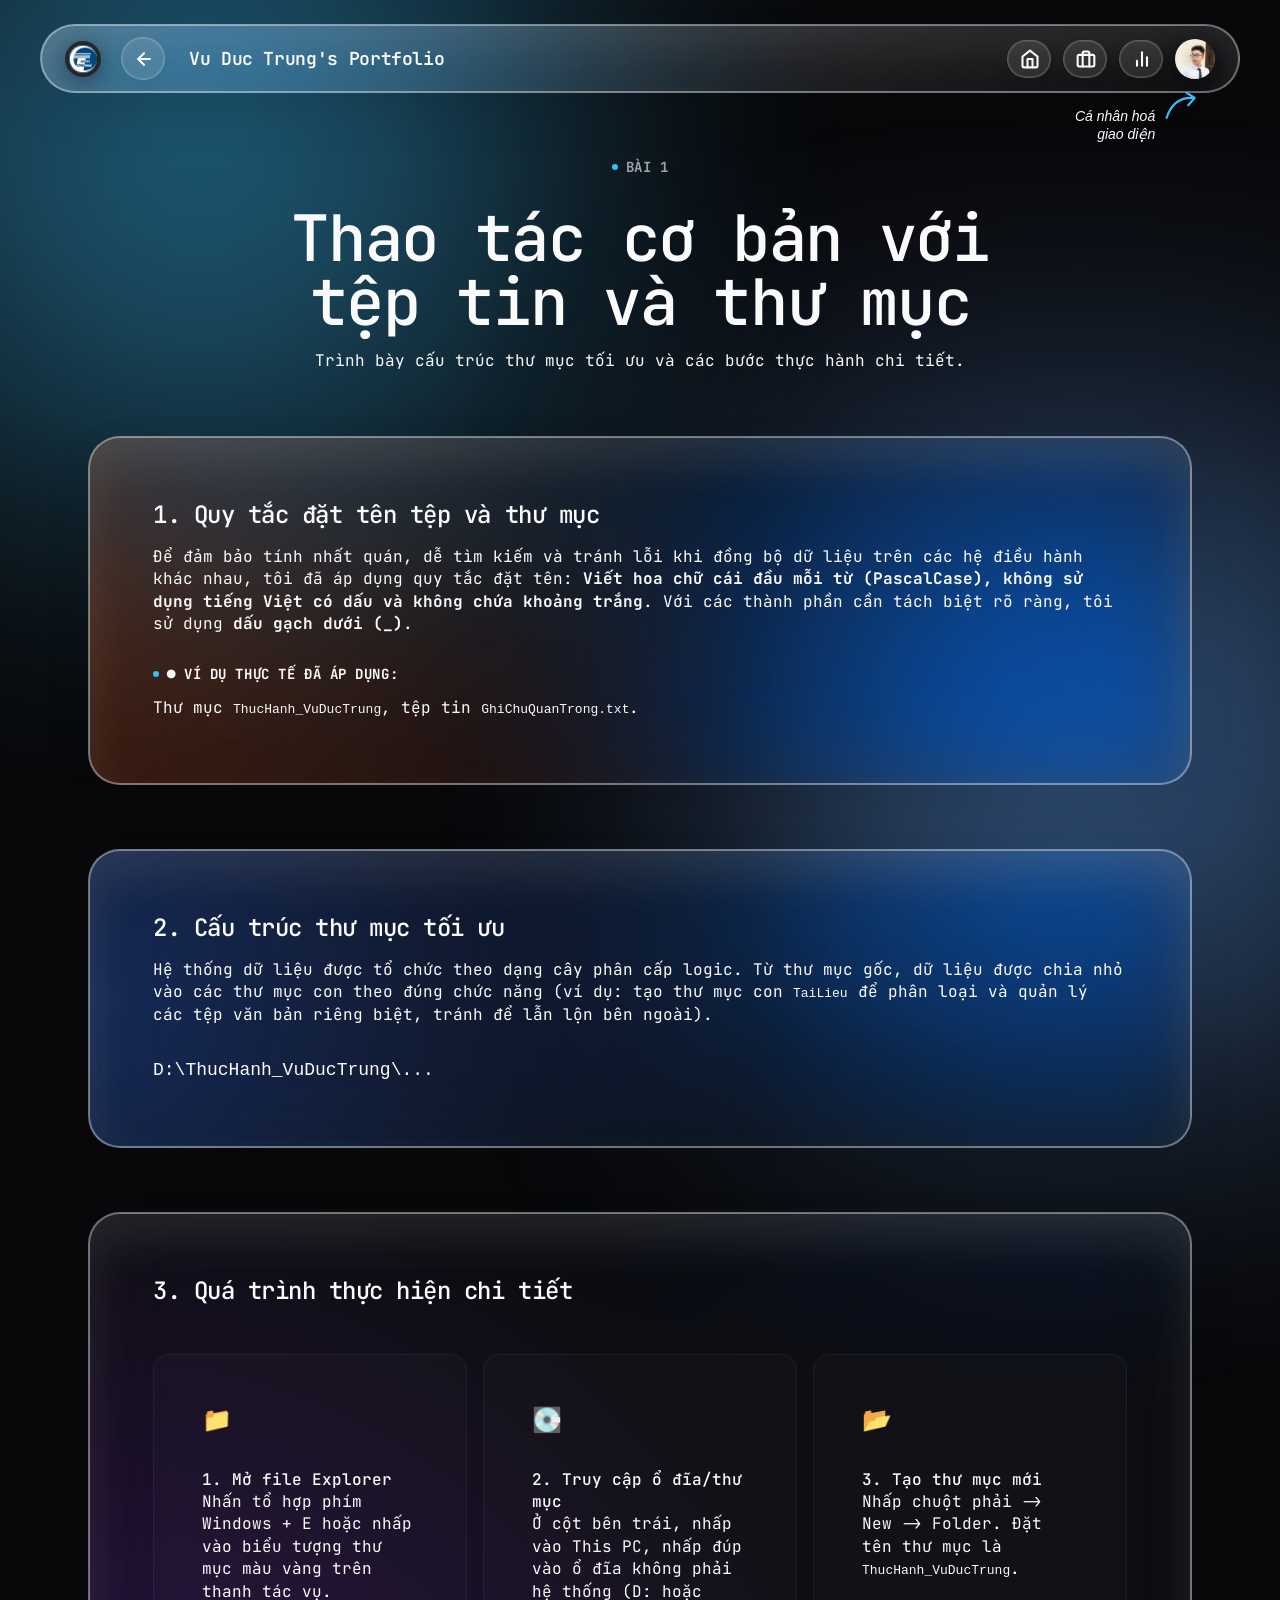
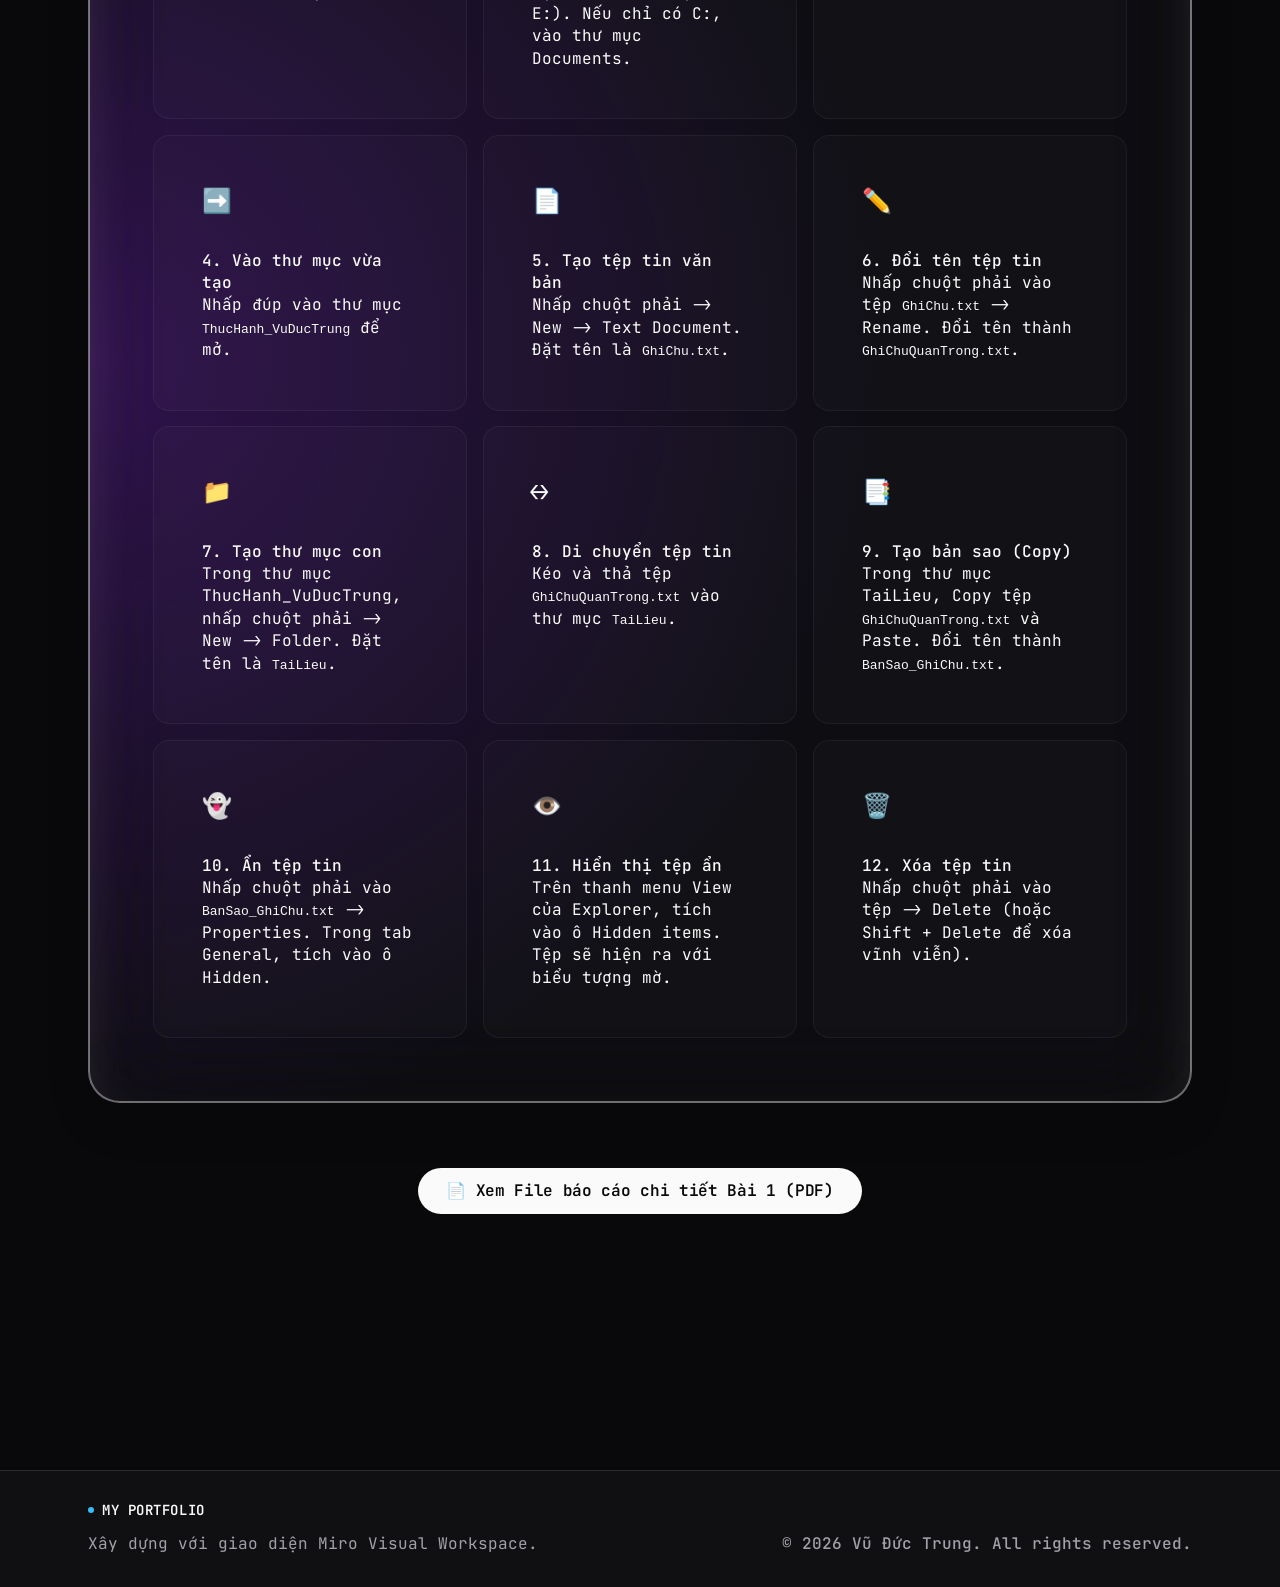
==== commit 9b69e0c3: "Update web v3" ====
--- a/bai1.html
+++ b/bai1.html
@@ -168,15 +168,15 @@
         </section>
     </main>
 
-    <footer class="footer-region mt-xxl" style="border-top: 1px solid rgba(255, 255, 255, 0.05); padding-top: 32px; padding-bottom: 32px; background: rgba(0,0,0,0.2);">
+    <footer class="footer-region mt-xxl">
         <div class="container">
-            <div style="display: flex; justify-content: space-between; align-items: flex-start; flex-wrap: wrap; gap: 16px;">
+            <div style="display: flex; justify-content: space-between; align-items: flex-end; flex-wrap: wrap; gap: 16px;">
                 <div>
-                    <h4 class="eyebrow mb-sm" style="color: #f8fafc; font-weight: 600; display: flex; align-items: center; gap: 8px;"><span style="color: #f97316; font-size: 10px;">●</span> MY PORTFOLIO</h4>
-                    <p class="caption" style="color: #94a3b8;">Xây dựng với giao diện Miro Visual Workspace.</p>
+                    <h4 class="eyebrow mb-sm" style="font-weight: 600; display: flex; align-items: center; gap: 8px;">MY PORTFOLIO</h4>
+                    <p class="caption">Xây dựng với giao diện Miro Visual Workspace.</p>
                 </div>
                 <div style="text-align:right;">
-                    <p class="caption" style="color: #e2e8f0; font-weight: 500;">&copy; 2026 Vũ Đức Trung. All rights reserved.</p>
+                    <p class="caption" style="font-weight: 500;">&copy; 2026 Vũ Đức Trung. All rights reserved.</p>
                 </div>
             </div>
         </div>
--- a/css/design-system.css
+++ b/css/design-system.css
@@ -13,6 +13,7 @@
   --color-dust-taupe: #3f3f46;
 
   --color-signal-blue: #38bdf8; /* Sky blue 400 */
+  --color-signal-blue-rgb: 56, 189, 248;
   --color-light-blue: #7dd3fc;  /* Sky blue 300 */
   --color-dark-blue: #0284c7;   /* Sky blue 600 */
 
@@ -44,3 +45,21 @@
   --space-12: 96px;
   --space-16: 128px;
 }
+
+[data-theme="light"] {
+  /* Light Mode Palette */
+  --color-canvas: #f8fafc;
+  --color-surface-lifted: #ffffff;
+  --color-surface-white: #ffffff;
+  --color-surface-bone: #f1f5f9;
+
+  --color-ink-black: #0f172a;
+  --color-charcoal: #334155;
+  --color-slate-gray: #64748b;
+  --color-granite: #94a3b8;
+  --color-graphite: #475569;
+  --color-dust-taupe: #cbd5e1;
+
+  --shadow-level-1: rgba(0, 0, 0, 0.05) 0px 4px 12px 0px;
+  --shadow-level-2: rgba(0, 0, 0, 0.1) 0px 12px 32px 0px;
+}
--- a/css/style.css
+++ b/css/style.css
@@ -11,6 +11,7 @@
     -webkit-font-smoothing: antialiased;
     line-height: 1.4;
     overflow-x: hidden;
+    transition: background-color 0.4s ease, color 0.4s ease;
 }
 
 /* Base Typography */
@@ -118,7 +119,7 @@
 }
 .nav-brand span { font-weight: 600; font-size: 18px; color: var(--color-ink-black); letter-spacing: -0.36px; }
 
-.nav-links { display: flex; gap: 12px; align-items: center; }
+.nav-links { display: flex; gap: 12px; align-items: center; position: relative; }
 .glass-nav-item {
     display: inline-flex;
     align-items: center;
@@ -138,9 +139,9 @@
     max-width: 44px; /* Icon width + padding */
 }
 .glass-nav-item:hover {
-    background: rgba(56, 189, 248, 0.15);
+    background: rgba(var(--color-signal-blue-rgb), 0.15);
     border: 1px solid var(--color-signal-blue);
-    box-shadow: inset 0 0 0 1px rgba(56, 189, 248, 0.3), 0 8px 24px rgba(56, 189, 248, 0.15);
+    box-shadow: inset 0 0 0 1px rgba(var(--color-signal-blue-rgb), 0.3), 0 8px 24px rgba(var(--color-signal-blue-rgb), 0.15);
     max-width: 200px;
     padding: 8px 20px;
     color: var(--color-signal-blue);
@@ -166,6 +167,145 @@
 .nav-profile-icon { 
     width: 40px; height: 40px; border-radius: 50%; 
     object-fit: cover; box-shadow: var(--shadow-level-1); 
+    cursor: pointer;
+}
+
+/* Settings Dropdown */
+.settings-dropdown {
+    position: fixed;
+    z-index: 1001;
+    background: linear-gradient(135deg, rgba(255,255,255,0.2) 0%, rgba(255,255,255,0.02) 100%);
+    backdrop-filter: blur(48px) saturate(250%);
+    -webkit-backdrop-filter: blur(48px) saturate(250%);
+    border: 1px solid rgba(255, 255, 255, 0.4);
+    box-shadow: 0 24px 48px rgba(0, 0, 0, 0.2);
+    border-radius: 20px;
+    padding: var(--space-4);
+    width: 280px;
+    opacity: 0;
+    visibility: hidden;
+    transform: translateY(-10px);
+    transition: all 0.3s cubic-bezier(0.16, 1, 0.3, 1);
+}
+
+[data-theme="light"] .settings-dropdown {
+    background: linear-gradient(135deg, rgba(255,255,255,0.8) 0%, rgba(255,255,255,0.6) 100%);
+    border: 1px solid rgba(0, 0, 0, 0.1);
+}
+
+.settings-dropdown.active {
+    opacity: 1;
+    visibility: visible;
+    transform: translateY(0);
+}
+
+.settings-header {
+    font-weight: 700;
+    font-size: 14px;
+    letter-spacing: 0.5px;
+    color: var(--color-ink-black);
+    text-transform: uppercase;
+    margin-bottom: var(--space-3);
+    border-bottom: 1px solid rgba(150, 150, 150, 0.2);
+    padding-bottom: 8px;
+}
+
+.settings-section {
+    margin-bottom: var(--space-3);
+}
+.settings-section:last-child {
+    margin-bottom: 0;
+}
+
+.settings-label {
+    font-size: 13px;
+    color: var(--color-slate-gray);
+    margin-bottom: 8px;
+    display: block;
+}
+
+.theme-toggle-btn {
+    display: flex;
+    align-items: center;
+    justify-content: space-between;
+    width: 100%;
+    padding: 10px 16px;
+    border-radius: 12px;
+    background: rgba(150, 150, 150, 0.05);
+    border: 1px solid rgba(150, 150, 150, 0.15);
+    color: var(--color-ink-black);
+    cursor: pointer;
+    font-family: var(--font-family-body);
+    font-size: 14px;
+    transition: all 0.3s ease;
+}
+.theme-toggle-btn:hover {
+    background: rgba(150, 150, 150, 0.15);
+    transform: translateY(-2px);
+    box-shadow: 0 4px 12px rgba(0,0,0,0.05);
+}
+
+.toggle-switch {
+    position: relative;
+    width: 52px;
+    height: 28px;
+    background: rgba(150, 150, 150, 0.2);
+    border-radius: 20px;
+    border: 1px solid rgba(150, 150, 150, 0.1);
+    display: flex;
+    align-items: center;
+    padding: 3px;
+    transition: background 0.3s ease, border-color 0.3s ease;
+}
+[data-theme="light"] .toggle-switch {
+    background: rgba(16, 185, 129, 0.2); /* Soft green background for active state */
+    border-color: rgba(16, 185, 129, 0.4);
+}
+
+.toggle-thumb {
+    width: 20px;
+    height: 20px;
+    background: var(--color-ink-black);
+    border-radius: 50%;
+    display: flex;
+    align-items: center;
+    justify-content: center;
+    color: var(--color-canvas);
+    transition: transform 0.5s cubic-bezier(0.34, 1.56, 0.64, 1), background 0.3s ease;
+}
+[data-theme="light"] .toggle-thumb {
+    transform: translateX(24px);
+    background: #10b981; /* Green color for light mode */
+}
+
+.icon-sun, .icon-moon {
+    position: absolute;
+    transition: opacity 0.4s ease, transform 0.5s cubic-bezier(0.34, 1.56, 0.64, 1);
+}
+.icon-moon { opacity: 1; transform: scale(1) rotate(0); }
+.icon-sun { opacity: 0; transform: scale(0.5) rotate(-90deg); }
+
+[data-theme="light"] .icon-moon { opacity: 0; transform: scale(0.5) rotate(90deg); }
+[data-theme="light"] .icon-sun { opacity: 1; transform: scale(1) rotate(0); color: #fff; }
+
+.color-options {
+    display: flex;
+    gap: 12px;
+}
+.color-swatch {
+    width: 32px;
+    height: 32px;
+    border-radius: 50%;
+    border: 2px solid transparent;
+    cursor: pointer;
+    transition: transform 0.2s;
+}
+.color-swatch:hover {
+    transform: scale(1.1);
+}
+.color-swatch.active {
+    border-color: var(--color-ink-black);
+    transform: scale(1.1);
 }
 
 /* Components */
@@ -204,8 +344,8 @@
     box-shadow: 
         0 32px 70px rgba(0, 0, 0, 0.3), 
         inset 0 0 0 1.5px var(--color-signal-blue),
-        0 0 40px rgba(56, 189, 248, 0.25);
-    border-color: rgba(56, 189, 248, 0.4);
+        0 0 40px rgba(var(--color-signal-blue-rgb), 0.25);
+    border-color: rgba(var(--color-signal-blue-rgb), 0.4);
 }
 
 .mc-card {
@@ -219,8 +359,8 @@
     box-shadow: 
         0 32px 70px rgba(0, 0, 0, 0.3), 
         inset 0 0 0 1.5px var(--color-signal-blue),
-        0 0 40px rgba(56, 189, 248, 0.25);
-    border-color: rgba(56, 189, 248, 0.4);
+        0 0 40px rgba(var(--color-signal-blue-rgb), 0.25);
+    border-color: rgba(var(--color-signal-blue-rgb), 0.4);
 }
 
 /* Rule Cards */
@@ -232,10 +372,10 @@
     transition: all 0.3s ease;
 }
 .rule-card:hover {
-    background: rgba(56, 189, 248, 0.05);
+    background: rgba(var(--color-signal-blue-rgb), 0.05);
     border-color: var(--color-signal-blue);
     transform: translateY(-4px);
-    box-shadow: 0 8px 24px rgba(56, 189, 248, 0.15);
+    box-shadow: 0 8px 24px rgba(var(--color-signal-blue-rgb), 0.15);
 }
 .rule-icon {
     font-size: 24px;
@@ -254,11 +394,20 @@
     background: rgba(0, 0, 0, 0.2);
 }
 
+[data-theme="light"] .comparison-table {
+    border-color: rgba(0, 0, 0, 0.1);
+    background: rgba(255, 255, 255, 0.5);
+}
+
 .comparison-table th, .comparison-table td {
     padding: 16px 20px;
     text-align: left;
     border-bottom: 1px solid rgba(255, 255, 255, 0.05);
     border-right: 1px solid rgba(255, 255, 255, 0.05);
+}
+
+[data-theme="light"] .comparison-table th, [data-theme="light"] .comparison-table td {
+    border-color: rgba(0, 0, 0, 0.05);
 }
 
 .comparison-table th:last-child, .comparison-table td:last-child {
@@ -278,12 +427,20 @@
     text-transform: uppercase;
 }
 
+[data-theme="light"] .comparison-table th {
+    background: rgba(0, 0, 0, 0.03);
+}
+
 .comparison-table tbody tr {
     transition: background 0.3s ease;
 }
 
 .comparison-table tbody tr:hover {
     background: rgba(255, 255, 255, 0.05);
+}
+
+[data-theme="light"] .comparison-table tbody tr:hover {
+    background: rgba(255, 255, 255, 0.8);
 }
 
 .table-responsive {
@@ -310,7 +467,7 @@
 
 .mc-pill-ink:hover {
     transform: translateY(-2px);
-    box-shadow: 0 4px 16px rgba(56, 189, 248, 0.4);
+    box-shadow: 0 4px 16px rgba(var(--color-signal-blue-rgb), 0.4);
     background: var(--color-signal-blue);
     border-color: var(--color-signal-blue);
     color: #fff !important;
@@ -344,8 +501,8 @@
 }
 .prompt-box:hover, .output-box:hover {
     transform: translateY(-4px);
-    box-shadow: 0 8px 24px rgba(56, 189, 248, 0.15);
-    background: rgba(56, 189, 248, 0.05);
+    box-shadow: 0 8px 24px rgba(var(--color-signal-blue-rgb), 0.15);
+    background: rgba(var(--color-signal-blue-rgb), 0.05);
     border-color: var(--color-signal-blue);
 }
 .badge-med {
@@ -364,6 +521,10 @@
     background-color: rgba(34, 197, 94, 0.15);
     color: #4ade80;
     border: 1px solid rgba(34, 197, 94, 0.3);
+}
+[data-theme="light"] .badge-success {
+    color: #166534;
+    border-color: rgba(34, 197, 94, 0.4);
 }
 
 .mc-card .mc-hover-block {
@@ -396,7 +557,7 @@
 }
 .mc-hover-block:hover {
     transform: translateY(-4px) scale(1.02);
-    box-shadow: 0 12px 32px rgba(56, 189, 248, 0.15);
+    box-shadow: 0 12px 32px rgba(var(--color-signal-blue-rgb), 0.15);
     border-color: var(--color-signal-blue);
     z-index: 10;
 }
@@ -420,7 +581,7 @@
 .grid-2-asym { display: grid; grid-template-columns: 1.2fr 1fr; gap: var(--space-12); align-items: center; }
 
 .orbital-line {
-    position: absolute; border: 1.5px solid var(--color-light-blue);
+    position: absolute; border: 1.5px solid var(--color-signal-blue);
     border-radius: 50%; z-index: 1; pointer-events: none; opacity: 0.8;
 }
 .orbit-1 { width: 500px; height: 500px; top: -100px; left: -100px; }
@@ -464,8 +625,12 @@
 }
 
 /* Spotlight Hover Effect */
-.mc-card, .rule-card, .mc-hover-block, .prompt-box, .output-box, .floating-nav {
+.mc-card, .rule-card, .mc-hover-block, .prompt-box, .output-box {
     position: relative;
+    overflow: hidden;
+}
+
+.floating-nav {
     overflow: hidden;
 }
 
@@ -475,7 +640,7 @@
     top: 0; left: 0; width: 100%; height: 100%;
     background: radial-gradient(
         800px circle at var(--mouse-x, 50%) var(--mouse-y, 50%), 
-        rgba(56, 189, 248, 0.25), 
+        rgba(var(--color-signal-blue-rgb), 0.25), 
         transparent 60%
     );
     opacity: 0;
@@ -513,6 +678,107 @@
     .mc-footer-grid { grid-template-columns: 1fr; }
     .section { padding: var(--space-8) 0; }
 }
-- 
- +
+/* Scroll Reveal Animations */
+.reveal-fade-up { opacity: 0; transform: translateY(60px); }
+.reveal-fade-up.is-revealed { opacity: 1; transform: translateY(0); }
+
+.reveal-fade-left { opacity: 0; transform: translateX(60px); }
+.reveal-fade-left.is-revealed { opacity: 1; transform: translateX(0); }
+
+.reveal-fade-right { opacity: 0; transform: translateX(-60px); }
+.reveal-fade-right.is-revealed { opacity: 1; transform: translateX(0); }
+
+.reveal-zoom-in { opacity: 0; transform: scale(0.9); }
+.reveal-zoom-in.is-revealed { opacity: 1; transform: scale(1); }
+
+.reveal-fade-up, .reveal-fade-left, .reveal-fade-right, .reveal-zoom-in {
+    transition: opacity 1s cubic-bezier(0.16, 1, 0.3, 1), transform 1s cubic-bezier(0.16, 1, 0.3, 1);
+    will-change: opacity, transform;
+}
+
+/* Profile Icon Hover & Tooltip */
+.nav-profile-icon {
+    transition: transform 0.3s cubic-bezier(0.16, 1, 0.3, 1), box-shadow 0.3s ease, border-color 0.3s ease;
+}
+.nav-profile-icon:hover {
+    transform: scale(1.15);
+    box-shadow: 0 0 16px rgba(var(--color-signal-blue-rgb), 0.5);
+    border-color: var(--color-signal-blue);
+}
+
+.settings-hint-vector {
+    position: fixed;
+    display: flex;
+    align-items: flex-start;
+    gap: 8px;
+    color: var(--color-slate-gray);
+    opacity: 0;
+    pointer-events: none;
+    transform: translateY(-10px);
+    transition: opacity 0.8s ease, transform 0.8s ease;
+    z-index: 1000;
+}
+.settings-hint-vector.show {
+    opacity: 1;
+    transform: translateY(0);
+}
+.settings-hint-vector .hint-text {
+    font-size: 14px;
+    font-style: italic;
+    line-height: 1.3;
+    margin-top: 18px;
+    text-align: right;
+    font-family: cursive, sans-serif;
+    color: var(--color-ink-black);
+    text-shadow: 0 2px 4px rgba(0,0,0,0.5);
+    transition: all 0.3s ease;
+    transform-origin: right center;
+}
+
+.settings-hint-vector.glow-active .hint-text {
+    animation: textPulseGlow 1.5s infinite ease-in-out;
+}
+
+@keyframes textPulseGlow {
+    0%, 100% {
+        transform: scale(1);
+        color: var(--color-ink-black);
+        text-shadow: 0 2px 4px rgba(0,0,0,0.5);
+    }
+    50% {
+        transform: scale(1.1);
+        color: var(--color-signal-blue);
+        text-shadow: 0 0 12px rgba(var(--color-signal-blue-rgb), 0.8), 0 2px 4px rgba(0,0,0,0.5);
+    }
+}
+
+.settings-hint-vector .hint-arrow {
+    width: 36px;
+    height: 36px;
+    opacity: 0;
+    color: var(--color-signal-blue);
+    filter: drop-shadow(0 2px 4px rgba(0,0,0,0.5));
+}
+.settings-hint-vector.show .hint-arrow {
+    animation: drawVectorArrow 1.5s ease-out forwards;
+    animation-delay: 0.3s;
+}
+@keyframes drawVectorArrow {
+    0% { stroke-dasharray: 100; stroke-dashoffset: 100; opacity: 1; }
+    100% { stroke-dasharray: 100; stroke-dashoffset: 0; opacity: 1; }
+}
+
+/* Footer Region (bai1-6) */
+.footer-region {
+    border-top: 1px solid rgba(150, 150, 150, 0.2);
+    padding-top: 32px;
+    padding-bottom: 32px;
+    background: rgba(150, 150, 150, 0.05);
+}
+.footer-region .eyebrow {
+    color: var(--color-ink-black) !important;
+}
+.footer-region .caption {
+    color: var(--color-slate-gray) !important;
+}
